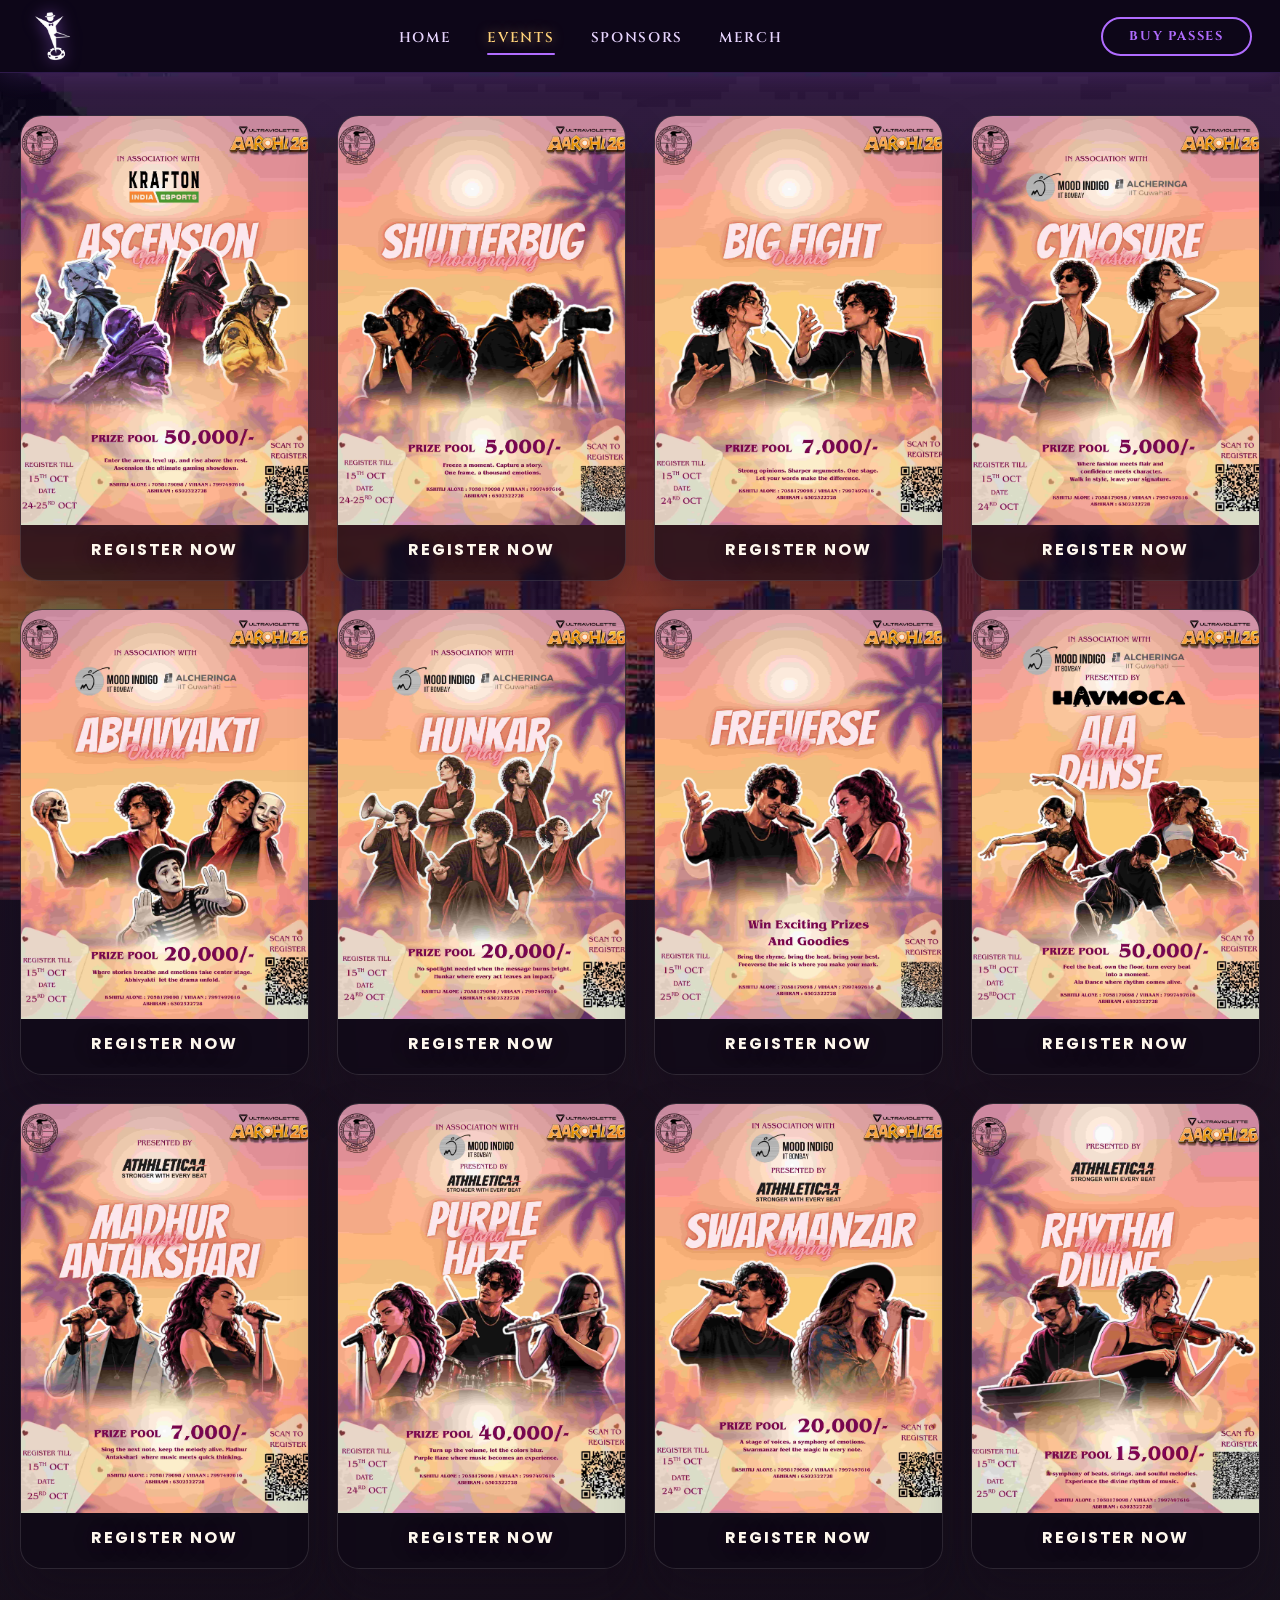
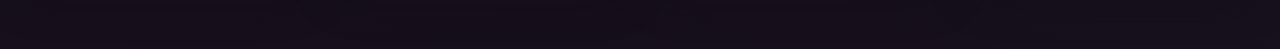
==== events.html @ c7892b2d "Sponsors page: clean logo-grid, Rock Salt names, dark royal blue theme" ====
﻿<!DOCTYPE html>
<html lang="en">
<head>
  <meta charset="UTF-8" />
  <meta name="viewport" content="width=device-width, initial-scale=1.0" />
  <title>Aarohi 26 â€” Events</title>
  <link rel="preconnect" href="https://fonts.googleapis.com">
  <link rel="preconnect" href="https://fonts.gstatic.com" crossorigin>
  <link href="https://fonts.googleapis.com/css2?family=Baloo+2:wght@500;600;700;800&family=Poppins:wght@400;500;600;700&family=Rock+Salt&family=EB+Garamond:ital,wght@0,400;0,500;1,400&family=Cinzel:wght@600;700&family=Lora:ital,wght@0,400;0,500;1,400&display=swap" rel="stylesheet">
  <link rel="stylesheet" href="css/style.css" />
</head>
<body class="events-body">
  <div class="events-page-shell">
    <header class="navbar">
      <nav class="nav-inner">
        <a href="index.html" class="nav-brand" aria-label="Aarohi Home">
          <img src="assets/logo-hogo/Aarohi Hobo BW Final.png" alt="Aarohi" class="nav-logo">
        </a>

        <ul class="nav-links">
          <li><a href="index.html">Home</a></li>
          <li><a href="events.html" class="active">Events</a></li>
          <li><a href="sponsors.html">Sponsors</a></li>
          <li><a href="merch.html">Merch</a></li>
        </ul>

        <a href="passes.html" class="nav-buy-passes">BUY PASSES</a>

        <button class="nav-toggle" id="navToggle" aria-label="Toggle menu">
          <span></span><span></span><span></span>
        </button>
      </nav>
    </header>

    <main class="events-main">
      <div class="events-grid">
        <article class="event-card">
          <img class="event-poster" src="assets/events/7.jpg" alt="ASCENSION poster" />
          <div class="event-card-content">
            <a class="register-btn" href="https://docs.google.com/forms/d/e/1FAIpQLSfigAhO3hY3EoqPmoBazTizmbGge86TUWhVLNJw9MIgmJcOng/viewform?pli=1" target="_blank" rel="noreferrer">Register Now</a>
          </div>
        </article>

        <article class="event-card">
          <img class="event-poster" src="assets/events/12.jpg" alt="SHUTTERBAG poster" />
          <div class="event-card-content">
            <a class="register-btn" href="https://docs.google.com/forms/d/e/1FAIpQLSc_92gW0yvgva8YnN7jwgiK5mdYHk7F38MEE65dNGeFYqugMQ/viewform" target="_blank" rel="noreferrer">Register Now</a>
          </div>
        </article>

        <article class="event-card">
          <img class="event-poster" src="assets/events/11.jpg" alt="BIG FIGHT poster" />
          <div class="event-card-content">
            <a class="register-btn" href="https://docs.google.com/forms/d/e/1FAIpQLSdChXWtwE8AHNhGxDvanGKtoERbqpgmjn0-omaAtrR9WdCQ-w/viewform" target="_blank" rel="noreferrer">Register Now</a>
          </div>
        </article>

        <article class="event-card">
          <img class="event-poster" src="assets/events/10.jpg" alt="CYNOSURE poster" />
          <div class="event-card-content">
            <a class="register-btn" href="https://docs.google.com/forms/d/e/1FAIpQLSfkh59AmRbj2oeOYEQ8o8V-Dm_bsj7jfuyq3mF4O_wcqqPdJg/viewform" target="_blank" rel="noreferrer">Register Now</a>
          </div>
        </article>

        <article class="event-card">
          <img class="event-poster" src="assets/events/9.jpg" alt="ABHIVYAKTI poster" />
          <div class="event-card-content">
            <a class="register-btn" href="https://docs.google.com/forms/d/e/1FAIpQLScCXFOE5jLBchbJ1e69Q045XCEFoeCP7IY_Fj63c0oAlm4t3g/viewform?usp=send_form" target="_blank" rel="noreferrer">Register Now</a>
          </div>
        </article>

        <article class="event-card">
          <img class="event-poster" src="assets/events/8.jpg" alt="HUNKAR poster" />
          <div class="event-card-content">
            <a class="register-btn" href="https://docs.google.com/forms/d/e/1FAIpQLScW1fg5-ibNPBVvveMpp2qTSSlr-miu4h8__obScxDiYoDA0w/viewform" target="_blank" rel="noreferrer">Register Now</a>
          </div>
        </article>

        <article class="event-card">
          <img class="event-poster" src="assets/events/6.jpg" alt="FREE VERSE poster" />
          <div class="event-card-content">
            <a class="register-btn" href="https://docs.google.com/forms/d/e/1FAIpQLScchexKt4ucT6tWX09el4WPsw2TqIoyb497BVN60SiRd66_mQ/viewform" target="_blank" rel="noreferrer">Register Now</a>
          </div>
        </article>

        <article class="event-card">
          <img class="event-poster" src="assets/events/5.jpg" alt="ALA DANSE poster" />
          <div class="event-card-content">
            <a class="register-btn" href="https://docs.google.com/forms/d/e/1FAIpQLSeh4r-cIjvkGoRHZWdkOyJe9Gatq80WacqT4DO1tJDNGiX1ww/viewform" target="_blank" rel="noreferrer">Register Now</a>
          </div>
        </article>

        <article class="event-card">
          <img class="event-poster" src="assets/events/4.jpg" alt="MADHUR ANTAKSHARI poster" />
          <div class="event-card-content">
            <a class="register-btn" href="https://docs.google.com/forms/d/e/1FAIpQLSfnEXf9IjDD-QVrIlksF6Yx5PPprcujY6gymqdiSXoWD14pnQ/viewform" target="_blank" rel="noreferrer">Register Now</a>
          </div>
        </article>

        <article class="event-card">
          <img class="event-poster" src="assets/events/3.jpg" alt="PURPLE HAZE poster" />
          <div class="event-card-content">
            <a class="register-btn" href="https://docs.google.com/forms/d/e/1FAIpQLSeTsg3WHUNv5-6GnHNfyvdHWM_BmzxDR-IxMsZN1KZ4nultig/viewform" target="_blank" rel="noreferrer">Register Now</a>
          </div>
        </article>

        <article class="event-card">
          <img class="event-poster" src="assets/events/2.jpg" alt="SWARMANZAR poster" />
          <div class="event-card-content">
            <a class="register-btn" href="https://docs.google.com/forms/d/e/1FAIpQLScueMPYbj0BHbyG5PVwN4g4c8I3ivMvKfVw0lmxw_4nOSI4xw/viewform" target="_blank" rel="noreferrer">Register Now</a>
          </div>
        </article>

        <article class="event-card">
          <img class="event-poster" src="assets/events/1.jpg" alt="RHYTHM DIVINE poster" />
          <div class="event-card-content">
            <a class="register-btn" href="https://docs.google.com/forms/d/e/1FAIpQLSe537v5wJlRaLDmcHvAnYgqaWmK0r3ROgivl3Wyck5Lsdln5g/viewform" target="_blank" rel="noreferrer">Register Now</a>
          </div>
        </article>
      </div>
    </main>
  </div>

  <script src="js/script.js"></script>
</body>
</html>
---- css/style.css ----
/* =========================================================
   AAROHI 26 — Stylesheet
   Palette: Vice-City sunset + deep nightlife darks
   Sky lavender #C9D2F2, dusk purple #8672B8, twilight pink #F0879C,
   sunset orange #F5A55C, glow gold #FFD27A, ink #241B3A
   ========================================================= */

@import url('https://fonts.googleapis.com/css2?family=Rock+Salt&family=EB+Garamond:ital,wght@0,400;0,500;1,400&family=Cinzel:wght@600;700&family=Lora:ital,wght@0,400;0,500;1,400&display=swap');

:root {
  --lavender: #cdd6f4;
  --periwinkle: #a9b6ea;
  --purple: #7d68ad;
  --purple-deep: #5b4a86;
  --pink: #ef8b9e;
  --orange: #f3a35c;
  --gold: #ffd27a;
  --ink: #2a2043;
  --cream: #fff8ee;

  /* Nightlife navbar palette */
  --nav-bg: #0d0618;            /* near-black deep violet */
  --nav-border: #2e1a4a;        /* subtle purple border */
  --nav-glow: #b06cff;          /* electric violet glow */
  --nav-text: #e8d5ff;          /* soft lavender white */
  --nav-hover: #ffd27a;         /* gold accent on hover */
  --nav-active-bar: #b06cff;

  /* Typography — The Revolution Layout + The Royal Layout */
  --font-display: 'Rock Salt', cursive;        /* hero title */
  --font-body: 'EB Garamond', serif;           /* standard body text */
  --font-heading: 'Cinzel', serif;             /* H1 / H2 headers */
  --font-prose: 'Lora', serif;                 /* body prose */
}

* { margin: 0; padding: 0; box-sizing: border-box; }

html { scroll-behavior: smooth; }

body {
  font-family: var(--font-prose);
  color: var(--ink);
  background: var(--cream);
  overflow-x: hidden;
}

a { text-decoration: none; color: inherit; }
ul { list-style: none; }

h1, h2 { font-family: var(--font-heading); }

/* =========================================================
   NAVBAR — Nightlife theme
   ========================================================= */

.navbar {
  position: sticky;
  top: 0;
  z-index: 100;
  background: var(--nav-bg);
  border-bottom: 1px solid var(--nav-border);
  box-shadow: 0 2px 24px rgba(176, 108, 255, 0.18);
}

.nav-inner {
  max-width: 1280px;
  margin: 0 auto;
  display: flex;
  align-items: center;
  justify-content: space-between;
  padding: 10px 28px;
  gap: 24px;
}

/* === Brand logo (leftmost) === */
.nav-brand {
  flex-shrink: 0;
  display: flex;
  align-items: center;
}

.nav-logo {
  height: 52px;
  width: auto;
  object-fit: contain;
  /* BW logo on dark bg — invert makes it white/light */
  filter: invert(1) brightness(1.15) drop-shadow(0 0 8px rgba(176,108,255,0.6));
  transition: filter 0.25s ease, transform 0.25s ease;
}

.nav-logo:hover {
  filter: invert(1) brightness(1.3) drop-shadow(0 0 14px rgba(255, 210, 122, 0.85));
  transform: scale(1.05);
}

/* === Centre nav links === */
.nav-links {
  display: flex;
  gap: 36px;
  flex: 1;
  justify-content: center;
}

.nav-links a {
  font-family: 'Cinzel', serif;
  font-weight: 600;
  font-size: 0.88rem;
  color: var(--nav-text);
  letter-spacing: 0.12em;
  text-transform: uppercase;
  transition: color 0.2s ease, text-shadow 0.2s ease;
  position: relative;
  padding-bottom: 4px;
}

.nav-links a::after {
  content: '';
  position: absolute;
  left: 50%;
  right: 50%;
  bottom: -4px;
  height: 2px;
  border-radius: 2px;
  background: var(--nav-glow);
  transition: left 0.25s ease, right 0.25s ease;
}

.nav-links a:hover,
.nav-links a.active {
  color: var(--nav-hover);
  text-shadow: 0 0 12px rgba(255, 210, 122, 0.55);
}

.nav-links a:hover::after,
.nav-links a.active::after {
  left: 0;
  right: 0;
}

/* === BUY PASSES pill (rightmost) === */
.nav-buy-passes {
  flex-shrink: 0;
  display: inline-block;
  padding: 9px 26px;
  border-radius: 999px;
  border: 2px solid var(--nav-glow);
  background: transparent;
  font-family: 'Cinzel', serif;
  font-weight: 700;
  font-size: 0.8rem;
  letter-spacing: 0.14em;
  color: var(--nav-glow);
  text-transform: uppercase;
  transition: background 0.25s ease, color 0.25s ease,
              box-shadow 0.25s ease, transform 0.2s ease;
  white-space: nowrap;
}

.nav-buy-passes:hover {
  background: var(--nav-glow);
  color: var(--nav-bg);
  box-shadow: 0 0 20px rgba(176, 108, 255, 0.65);
  transform: translateY(-1px);
}

/* === Hamburger toggle === */
.nav-toggle {
  display: none;
  flex-direction: column;
  gap: 5px;
  background: none;
  border: none;
  cursor: pointer;
  padding: 6px;
}

.nav-toggle span {
  width: 26px;
  height: 3px;
  background: var(--nav-text);
  border-radius: 2px;
}

/* =========================================================
   HERO
   ========================================================= */

.hero {
  position: relative;
  min-height: 92vh;
  display: flex;
  align-items: center;
  justify-content: center;
  text-align: center;
  overflow: hidden;
  padding: 60px 24px 90px;
  background: linear-gradient(
    180deg,
    var(--lavender) 0%,
    var(--periwinkle) 18%,
    var(--purple) 42%,
    var(--pink) 66%,
    var(--orange) 86%,
    var(--gold) 100%
  );
}

.hero-content {
  position: relative;
  z-index: 5;
  display: flex;
  flex-direction: column;
  align-items: center;
  max-width: 720px;
}

.logo {
  width: min(680px, 92vw);
  filter: drop-shadow(0 18px 30px rgba(42, 32, 67, 0.35));
}

.cta-btn {
  margin-top: 34px;
  padding: 14px 38px;
  border: 2px solid var(--cream);
  border-radius: 999px;
  font-family: var(--font-heading);
  font-weight: 700;
  font-size: 1.05rem;
  color: var(--cream);
  letter-spacing: 0.03em;
  background: rgba(255, 255, 255, 0.08);
  backdrop-filter: blur(2px);
  transition: transform 0.2s ease, background 0.2s ease, color 0.2s ease;
}

.cta-btn:hover {
  background: var(--cream);
  color: var(--purple-deep);
  transform: translateY(-2px);
}

.tagline {
  margin-top: 28px;
  font-family: var(--font-heading);
  font-weight: 600;
  font-size: clamp(1.05rem, 2vw, 1.4rem);
  color: var(--purple-deep);
  text-shadow: 0 1px 0 rgba(255, 255, 255, 0.35);
}

.dates {
  margin-top: 14px;
  font-family: var(--font-prose);
  font-weight: 500;
  font-size: clamp(0.95rem, 1.6vw, 1.1rem);
  color: var(--ink);
}

.dates a {
  font-weight: 700;
  color: var(--purple-deep);
  border-bottom: 2px solid var(--purple-deep);
}

.dot {
  margin: 0 10px;
  opacity: 0.6;
}

/* =========================================================
   HERO DECORATION — skyline, palms, floating icons
   ========================================================= */

.skyline {
  position: absolute;
  bottom: 0;
  width: 30%;
  min-width: 260px;
  height: 34%;
  background-repeat: repeat-x;
  background-position: bottom;
  opacity: 0.22;
  z-index: 1;
  background-image:
    linear-gradient(var(--cream), var(--cream));
  clip-path: polygon(
    0% 100%, 0% 70%, 4% 70%, 4% 55%, 9% 55%, 9% 40%, 14% 40%, 14% 60%,
    19% 60%, 19% 30%, 24% 30%, 24% 50%, 29% 50%, 29% 20%, 34% 20%, 34% 45%,
    39% 45%, 39% 65%, 44% 65%, 44% 35%, 49% 35%, 49% 55%, 54% 55%, 54% 25%,
    59% 25%, 59% 48%, 64% 48%, 64% 60%, 69% 60%, 69% 40%, 74% 40%, 74% 58%,
    79% 58%, 79% 30%, 84% 30%, 84% 52%, 89% 52%, 89% 65%, 94% 65%, 94% 45%,
    100% 45%, 100% 100%
  );
}

.skyline-left { left: 0; }
.skyline-right { right: 0; transform: scaleX(-1); }

.palm {
  position: absolute;
  bottom: 0;
  width: 220px;
  height: 70%;
  z-index: 2;
  opacity: 0.28;
  background: var(--ink);
  -webkit-mask: radial-gradient(circle at 30% 12%, rgba(0,0,0,0.9) 0 14%, transparent 15%) no-repeat,
               linear-gradient(rgba(0,0,0,0.9), rgba(0,0,0,0.9)) no-repeat;
  -webkit-mask-size: 100% 100%, 6px 100%;
  -webkit-mask-position: 0 0, 30% 10%;
  mask: radial-gradient(circle at 30% 12%, rgba(0,0,0,0.9) 0 14%, transparent 15%) no-repeat,
       linear-gradient(rgba(0,0,0,0.9), rgba(0,0,0,0.9)) no-repeat;
  mask-size: 100% 100%, 6px 100%;
  mask-position: 0 0, 30% 10%;
}

.palm-left {
  left: -20px;
  clip-path: polygon(
    46% 100%, 52% 30%,
    52% 30%, 20% 8%, 10% 14%, 30% 22%, 44% 26%,
    44% 26%, 8% 20%, 0% 32%, 26% 30%, 42% 30%,
    42% 30%, 4% 40%, 2% 54%, 30% 38%, 44% 32%,
    50% 22%, 62% 4%, 74% 10%, 56% 20%, 50% 26%,
    50% 26%, 78% 12%, 92% 20%, 66% 24%, 52% 28%,
    52% 28%, 82% 30%, 96% 42%, 68% 34%, 54% 30%,
    56% 100%
  );
}

.palm-right {
  right: -20px;
  clip-path: polygon(
    46% 100%, 52% 30%,
    52% 30%, 20% 8%, 10% 14%, 30% 22%, 44% 26%,
    44% 26%, 8% 20%, 0% 32%, 26% 30%, 42% 30%,
    42% 30%, 4% 40%, 2% 54%, 30% 38%, 44% 32%,
    50% 22%, 62% 4%, 74% 10%, 56% 20%, 50% 26%,
    50% 26%, 78% 12%, 92% 20%, 66% 24%, 52% 28%,
    52% 28%, 82% 30%, 96% 42%, 68% 34%, 54% 30%,
    56% 100%
  );
  transform: scaleX(-1);
}

.icon {
  position: absolute;
  z-index: 3;
  color: var(--cream);
  opacity: 0.55;
  font-size: 2rem;
  line-height: 1;
  user-select: none;
}

.icon-heart   { top: 20%; left: 26%; font-size: 1.8rem; color: var(--pink); }
.icon-spade-1 { top: 16%; left: 32%; font-size: 1.5rem; }
.icon-spade-2 { top: 24%; right: 24%; font-size: 1.6rem; }
.icon-diamond { top: 30%; left: 20%; font-size: 1.5rem; color: var(--pink); }
.icon-note-1  { top: 15%; left: 12%; font-size: 2.1rem; }
.icon-note-2  { top: 40%; left: 8%;  font-size: 1.6rem; }
.icon-note-3  { top: 18%; right: 10%; font-size: 2.3rem; }
.icon-dice    { bottom: 16%; right: 18%; font-size: 2.4rem; }

.icon-chip-1,
.icon-chip-2 {
  width: 34px;
  height: 34px;
  border-radius: 50%;
  border: 3px dashed var(--gold);
  opacity: 0.5;
}
.icon-chip-1 { top: 22%; right: 30%; }
.icon-chip-2 { bottom: 20%; left: 22%; width: 26px; height: 26px; }

/* =========================================================
   ABOUT STRIP
   ========================================================= */

.about-strip {
  padding: 80px 24px;
  background: var(--cream);
}

.about-inner {
  max-width: 720px;
  margin: 0 auto;
  text-align: center;
}

.about-inner h2 {
  font-family: var(--font-heading);
  font-weight: 700;
  font-size: clamp(1.5rem, 3vw, 2.1rem);
  color: var(--purple-deep);
  margin-bottom: 18px;
}

.about-inner p {
  font-family: var(--font-prose);
  font-size: 1.05rem;
  line-height: 1.75;
  color: rgba(42, 32, 67, 0.8);
}

/* =========================================================
   FOOTER
   ========================================================= */

.footer {
  background: var(--ink);
  color: var(--cream);
  padding: 28px 24px;
}

.footer-inner {
  max-width: 1200px;
  margin: 0 auto;
  display: flex;
  flex-wrap: wrap;
  gap: 16px;
  align-items: center;
  justify-content: space-between;
  font-family: var(--font-prose);
  font-size: 0.9rem;
}

.footer-links {
  display: flex;
  gap: 24px;
}

.footer-links a { opacity: 0.8; transition: opacity 0.2s ease; }
.footer-links a:hover { opacity: 1; }

/* =========================================================
   RESPONSIVE
   ========================================================= */

@media (max-width: 860px) {
  .nav-links {
    position: absolute;
    top: 100%;
    left: 0;
    right: 0;
    flex-direction: column;
    background: var(--nav-bg);
    border-bottom: 1px solid var(--nav-border);
    padding: 18px 28px;
    gap: 18px;
    display: none;
  }
  .nav-links.open { display: flex; }
  .nav-toggle { display: flex; }
  .nav-inner { flex-wrap: wrap; }
  .nav-buy-passes { order: 3; font-size: 0.72rem; padding: 7px 18px; }
  .palm { width: 130px; opacity: 0.18; }
  .icon { font-size: 1.3rem; }
}

@media (prefers-reduced-motion: reduce) {
  * { scroll-behavior: auto !important; transition: none !important; }
}

/* =========================================================
   EVENTS PAGE — GTA-inspired city night aesthetic
   ========================================================= */

body.events-body {
  background:
    linear-gradient(180deg, rgba(35, 19, 46, 0.88), rgba(17, 13, 29, 0.94)),
    linear-gradient(135deg, #a35db3 0%, #593d78 28%, #f2a88a 52%, #e89a74 75%, #f7d9a7 100%);
  color: var(--cream);
}

.events-page-shell {
  min-height: 100vh;
  background:
    linear-gradient(180deg, rgba(17, 10, 23, 0.42), rgba(17, 10, 23, 0.6)),
    url('../assets/citynew.jpg') center/cover no-repeat fixed;
}

.events-hero {
  position: relative;
  min-height: 300px;
  display: flex;
  align-items: center;
  justify-content: center;
  text-align: center;
  padding: 72px 24px 24px;
  border-bottom: 1px solid rgba(255,255,255,0.24);
  background:
    linear-gradient(180deg, rgba(86, 38, 104, 0.24), rgba(21, 13, 31, 0.48)),
    radial-gradient(circle at 50% 28%, rgba(255, 214, 123, 0.54), rgba(255, 214, 123, 0) 30%);
}

.events-hero-inner {
  position: relative;
  z-index: 1;
}

.events-hero .eyebrow {
  font-family: 'Cinzel', serif;
  letter-spacing: 0.28em;
  text-transform: uppercase;
  color: #f7d9a7;
  font-size: 0.78rem;
  margin-bottom: 12px;
}

.events-hero h1 {
  font-family: 'Rock Salt', cursive;
  font-size: clamp(2.2rem, 5vw, 5rem);
  color: #fdf0e8;
  text-shadow: 0 7px 30px rgba(31, 18, 45, 0.8);
  margin: 0;
}

.events-hero .hero-subtitle {
  margin-top: 12px;
  font-size: 1.05rem;
  letter-spacing: 0.12em;
  text-transform: uppercase;
  color: rgba(255,255,255,0.8);
}

.events-main {
  max-width: 1280px;
  margin: 0 auto;
  padding: 42px 20px 80px;
}

.events-grid {
  display: grid;
  grid-template-columns: repeat(auto-fit, minmax(260px, 1fr));
  gap: 28px;
}

.event-card {
  background: rgba(14, 9, 22, 0.66);
  border: 1px solid rgba(255,255,255,0.12);
  border-radius: 22px;
  overflow: hidden;
  box-shadow: 0 25px 45px rgba(17, 10, 23, 0.35);
  transition: transform 0.25s ease, box-shadow 0.25s ease, border-color 0.25s ease;
  backdrop-filter: blur(4px);
}

.event-card:hover {
  transform: translateY(-6px);
  border-color: rgba(255, 210, 122, 0.6);
  box-shadow: 0 25px 55px rgba(255, 154, 79, 0.18);
}

.event-poster {
  display: block;
  width: 100%;
  aspect-ratio: 4 / 5.7;
  object-fit: cover;
  background: #1d1028;
}

.event-card-content {
  padding: 12px 16px 18px;
  text-align: center;
}

.event-card h2 {
  margin: 0 0 16px;
  font-size: 1.25rem;
  letter-spacing: 0.12em;
  text-transform: uppercase;
  color: #f6d7b3;
  font-family: 'Cinzel', serif;
}

.event-card .register-btn {
  display: inline-block;
  min-width: 0;
  padding: 0;
  border: none;
  border-radius: 0;
  background: transparent;
  color: #fff8ee;
  font-family: 'Poppins', sans-serif;
  font-weight: 700;
  letter-spacing: 0.12em;
  text-transform: uppercase;
  text-shadow: 0 2px 16px rgba(22, 10, 30, 0.8);
  box-shadow: none;
  transition: transform 0.2s ease, opacity 0.2s ease;
}

.event-card .register-btn:hover {
  transform: translateY(-1px);
  opacity: 0.88;
  box-shadow: none;
}

@media (max-width: 640px) {
  .events-hero {
    min-height: 220px;
    padding-top: 56px;
  }

  .events-hero .hero-subtitle {
    letter-spacing: 0.08em;
    font-size: 0.82rem;
  }

  .event-card h2 {
    font-size: 1.05rem;
    letter-spacing: 0.08em;
  }
}


/* =========================================================
   MERCH PAGE
   Palette inherits site vars + deep nightlife darks
   ========================================================= */

/* ── Page shell ── */
body.merch-body {
  background: #0a0612;
  color: var(--cream);
}

.merch-page-shell {
  min-height: 100vh;
  background:
    linear-gradient(180deg, rgba(10, 6, 18, 0.55), rgba(10, 6, 18, 0.72)),
    url('../assets/merchbg.jpg') center / cover no-repeat fixed;
}

/* =========================================================
   MERCH HERO
   ========================================================= */

.merch-hero {
  position: relative;
  overflow: hidden;
  padding: 48px 48px 44px;
  background:
    radial-gradient(ellipse 80% 200% at 0% 50%, rgba(176, 108, 255, 0.14) 0%, transparent 60%),
    radial-gradient(ellipse 60% 200% at 100% 50%, rgba(243, 163, 92, 0.1) 0%, transparent 55%),
    linear-gradient(180deg, rgba(26, 16, 44, 0.7), rgba(10, 6, 18, 0.92));
}

/* Floating icons — keep but tighter */
.merch-icon {
  position: absolute;
  font-size: 2rem;
  opacity: 0.2;
  user-select: none;
  pointer-events: none;
  animation: merch-float 7s ease-in-out infinite;
}

.mi-heart   { top: 30%; left: 4%;   color: var(--pink);  font-size: 1.4rem; animation-delay: 0s;   }
.mi-spade   { top: 20%; right: 6%;  color: var(--cream); font-size: 1.6rem; animation-delay: 1.2s; }
.mi-diamond { bottom: 20%; left: 30%; color: var(--gold);  font-size: 1.3rem; animation-delay: 2.4s; }
.mi-note1   { top: 15%; left: 42%;  color: var(--cream); font-size: 1.8rem; animation-delay: 0.8s; }
.mi-note2   { bottom: 18%; right: 14%; color: var(--cream); font-size: 1.5rem; animation-delay: 1.8s; }
.mi-chip1 {
  top: 18%; right: 22%;
  width: 28px; height: 28px;
  border-radius: 50%;
  border: 2px dashed var(--gold);
  opacity: 0.28;
  animation-delay: 0.4s;
}
.mi-chip2 {
  bottom: 16%; left: 18%;
  width: 20px; height: 20px;
  border-radius: 50%;
  border: 2px dashed var(--pink);
  opacity: 0.25;
  animation-delay: 2s;
}

@keyframes merch-float {
  0%, 100% { transform: translateY(0px);   }
  50%       { transform: translateY(-10px); }
}

/* Horizontal two-column layout */
.merch-hero-inner {
  position: relative;
  z-index: 5;
  max-width: 1200px;
  margin: 0 auto;
  display: flex;
  align-items: center;
  justify-content: space-between;
  gap: 32px;
}

.merch-hero-left {
  flex: 1;
}

.merch-hero-right {
  flex-shrink: 0;
  max-width: 340px;
  display: flex;
  flex-direction: column;
  align-items: flex-end;
  gap: 18px;
  text-align: right;
}

.merch-eyebrow {
  font-family: 'Cinzel', serif;
  font-size: 0.7rem;
  letter-spacing: 0.32em;
  text-transform: uppercase;
  color: var(--gold);
  margin-bottom: 10px;
}

.merch-title {
  font-family: 'Rock Salt', cursive;
  font-size: clamp(2.2rem, 5vw, 4rem);
  line-height: 1.1;
  color: var(--cream);
  text-shadow:
    0 0 40px rgba(176, 108, 255, 0.5),
    0 4px 24px rgba(10, 6, 18, 0.8);
  margin: 0;
}

.merch-subtitle {
  display: none; /* folded into eyebrow */
}

.merch-tagline {
  font-family: 'Lora', serif;
  font-size: clamp(0.85rem, 1.4vw, 0.98rem);
  line-height: 1.7;
  color: rgba(255, 248, 238, 0.62);
  margin: 0;
}

.merch-hero-cta {
  display: inline-block;
  padding: 11px 28px;
  border-radius: 999px;
  border: 1.5px solid var(--nav-glow);
  background: rgba(176, 108, 255, 0.1);
  font-family: 'Cinzel', serif;
  font-weight: 700;
  font-size: 0.78rem;
  letter-spacing: 0.14em;
  text-transform: uppercase;
  color: var(--nav-glow);
  backdrop-filter: blur(4px);
  transition: background 0.25s ease, color 0.25s ease, box-shadow 0.25s ease, transform 0.2s ease;
  white-space: nowrap;
}

.merch-hero-cta:hover {
  background: var(--nav-glow);
  color: var(--nav-bg);
  box-shadow: 0 0 24px rgba(176, 108, 255, 0.65);
  transform: translateY(-2px);
}

/* =========================================================
   MARQUEE DIVIDER
   ========================================================= */

.merch-marquee-wrap {
  overflow: hidden;
  background: linear-gradient(90deg, var(--purple-deep), #3a2266, var(--purple-deep));
  border-top: 1px solid rgba(176, 108, 255, 0.25);
  border-bottom: 1px solid rgba(176, 108, 255, 0.25);
  padding: 14px 0;
  white-space: nowrap;
}

.merch-marquee-track {
  display: inline-flex;
  gap: 20px;
  animation: marquee-scroll 28s linear infinite;
  font-family: 'Cinzel', serif;
  font-size: 0.78rem;
  letter-spacing: 0.22em;
  text-transform: uppercase;
  color: var(--gold);
}

.mq-dot {
  color: var(--pink);
  opacity: 0.8;
}

@keyframes marquee-scroll {
  0%   { transform: translateX(0); }
  100% { transform: translateX(-50%); }
}

/* =========================================================
   MAIN MERCH SECTION
   ========================================================= */

.merch-main {
  max-width: 1200px;
  margin: 0 auto;
  padding: 72px 24px 100px;
}

.merch-section-header {
  text-align: center;
  margin-bottom: 56px;
}

.merch-section-header h2 {
  font-family: 'Rock Salt', cursive;
  font-size: clamp(1.8rem, 4vw, 3rem);
  color: var(--cream);
  text-shadow: 0 0 30px rgba(176, 108, 255, 0.45);
  margin-bottom: 8px;
}

.merch-section-subhead {
  font-family: 'Lora', serif;
  font-style: italic;
  font-size: clamp(1rem, 1.8vw, 1.3rem);
  color: var(--gold);
  letter-spacing: 0.08em;
  opacity: 0.85;
}

/* ── Product Grid ── */
.merch-grid {
  display: grid;
  grid-template-columns: repeat(auto-fit, minmax(320px, 1fr));
  gap: 36px;
  margin-bottom: 64px;
}

/* Single-product layout — centered, max-width constrained */
.merch-grid--single {
  grid-template-columns: 1fr;
  max-width: 860px;
  margin-left: auto;
  margin-right: auto;
}

/* ── Product Card ── */
.merch-card {
  position: relative;
  background: rgba(14, 9, 24, 0.72);
  border: 1px solid rgba(176, 108, 255, 0.2);
  border-radius: 24px;
  overflow: hidden;
  backdrop-filter: blur(10px);
  box-shadow:
    0 20px 60px rgba(10, 6, 18, 0.6),
    inset 0 1px 0 rgba(255, 255, 255, 0.06);
  transition: transform 0.3s ease, border-color 0.3s ease, box-shadow 0.3s ease;
}

.merch-card:hover {
  transform: translateY(-6px);
  border-color: rgba(176, 108, 255, 0.55);
  box-shadow:
    0 30px 70px rgba(10, 6, 18, 0.7),
    0 0 40px rgba(176, 108, 255, 0.15),
    inset 0 1px 0 rgba(255, 255, 255, 0.08);
}

/* Badge */
.merch-badge {
  position: absolute;
  top: 18px;
  left: 18px;
  z-index: 10;
  padding: 5px 14px;
  border-radius: 999px;
  background: var(--pink);
  font-family: 'Cinzel', serif;
  font-size: 0.65rem;
  font-weight: 700;
  letter-spacing: 0.16em;
  text-transform: uppercase;
  color: #fff;
  box-shadow: 0 4px 16px rgba(239, 139, 158, 0.5);
}

/* Front + Back side-by-side image duo */
.merch-img-duo {
  display: grid;
  grid-template-columns: 1fr 1fr;
  gap: 3px;
  background: #0a0614;
}

.merch-img-panel {
  position: relative;
  aspect-ratio: 3 / 3.6;
  overflow: hidden;
  background: #0f0a1a;
}

/* Front panel — warm sunset amber, echoes the Viva Vegas graphic orange */
.merch-img-panel--front {
  background: linear-gradient(160deg, #1f0e00 0%, #3d1f00 40%, #5c2d00 70%, #3a1800 100%);
}

/* Back panel — deep site-palette purple, complements the Aarohi wordmark */
.merch-img-panel--back {
  background: linear-gradient(160deg, #0d0618 0%, #1e0e38 45%, #2d1660 75%, #1a0b2e 100%);
}

.merch-img-panel img {
  width: 100%;
  height: 100%;
  object-fit: contain;
  object-position: center;
  display: block;
  padding: 16px 8px;
  transition: transform 0.45s ease;
}

.merch-img-panel:hover img {
  transform: scale(1.05);
}

/* Front / Back label */
.merch-img-label {
  position: absolute;
  bottom: 10px;
  left: 50%;
  transform: translateX(-50%);
  padding: 3px 12px;
  border-radius: 999px;
  background: rgba(10, 6, 18, 0.72);
  border: 1px solid rgba(255, 255, 255, 0.14);
  font-family: 'Cinzel', serif;
  font-size: 0.6rem;
  letter-spacing: 0.18em;
  text-transform: uppercase;
  color: rgba(255, 248, 238, 0.65);
  backdrop-filter: blur(4px);
  pointer-events: none;
}

.merch-product-img {
  width: 100%;
  height: 100%;
  object-fit: cover;
  object-position: center top;
  display: block;
}

/* Card body */
.merch-card-body {
  padding: 22px 24px 26px;
  display: flex;
  flex-direction: column;
  gap: 16px;
}

.merch-card-top {
  display: flex;
  align-items: center;
  justify-content: space-between;
  gap: 10px;
}

.merch-product-name {
  font-family: 'Cinzel', serif;
  font-size: 1.2rem;
  font-weight: 700;
  color: var(--cream);
  letter-spacing: 0.06em;
}

.merch-tag {
  flex-shrink: 0;
  padding: 4px 12px;
  border-radius: 999px;
  border: 1px solid rgba(176, 108, 255, 0.45);
  font-family: 'Poppins', sans-serif;
  font-size: 0.65rem;
  font-weight: 600;
  letter-spacing: 0.12em;
  text-transform: uppercase;
  color: var(--nav-glow);
}

.merch-tag--gold {
  border-color: rgba(255, 210, 122, 0.45);
  color: var(--gold);
}

.merch-product-desc {
  font-family: 'Lora', serif;
  font-size: 0.92rem;
  line-height: 1.65;
  color: rgba(255, 248, 238, 0.62);
}

/* Size picker */
.merch-size-group {
  display: flex;
  flex-direction: column;
  gap: 10px;
}

.merch-size-label {
  font-family: 'Cinzel', serif;
  font-size: 0.7rem;
  letter-spacing: 0.2em;
  text-transform: uppercase;
  color: rgba(255, 248, 238, 0.45);
}

.merch-sizes {
  display: flex;
  gap: 8px;
  flex-wrap: wrap;
}

.size-btn {
  width: 40px;
  height: 40px;
  border-radius: 10px;
  border: 1px solid rgba(255, 255, 255, 0.15);
  background: rgba(255, 255, 255, 0.05);
  color: rgba(255, 248, 238, 0.65);
  font-family: 'Poppins', sans-serif;
  font-size: 0.78rem;
  font-weight: 600;
  letter-spacing: 0.04em;
  cursor: pointer;
  transition: border-color 0.2s ease, background 0.2s ease, color 0.2s ease, transform 0.15s ease;
}

.size-btn:hover {
  border-color: rgba(176, 108, 255, 0.6);
  background: rgba(176, 108, 255, 0.12);
  color: var(--cream);
  transform: translateY(-1px);
}

.size-btn--active {
  border-color: var(--nav-glow);
  background: rgba(176, 108, 255, 0.2);
  color: var(--cream);
  box-shadow: 0 0 12px rgba(176, 108, 255, 0.35);
}

/* Detail pills */
.merch-details-pills {
  display: flex;
  flex-wrap: wrap;
  gap: 8px;
  list-style: none;
}

.merch-details-pills li {
  padding: 4px 11px;
  border-radius: 999px;
  background: rgba(255, 255, 255, 0.06);
  border: 1px solid rgba(255, 255, 255, 0.1);
  font-family: 'Poppins', sans-serif;
  font-size: 0.68rem;
  letter-spacing: 0.08em;
  color: rgba(255, 248, 238, 0.5);
  text-transform: uppercase;
}

/* Card footer: price + buy */
.merch-card-footer {
  display: flex;
  align-items: center;
  justify-content: space-between;
  gap: 12px;
  margin-top: 4px;
  padding-top: 18px;
  border-top: 1px solid rgba(255, 255, 255, 0.08);
}

.merch-price {
  display: flex;
  flex-direction: column;
  gap: 2px;
}

.merch-price-amount {
  font-family: 'Cinzel', serif;
  font-size: 1.6rem;
  font-weight: 700;
  color: var(--gold);
  line-height: 1;
  text-shadow: 0 0 18px rgba(255, 210, 122, 0.4);
}

.merch-price-note {
  font-family: 'Poppins', sans-serif;
  font-size: 0.65rem;
  letter-spacing: 0.1em;
  color: rgba(255, 248, 238, 0.38);
  text-transform: uppercase;
}

.merch-buy-btn {
  display: inline-flex;
  align-items: center;
  gap: 8px;
  padding: 12px 24px;
  border-radius: 999px;
  background: linear-gradient(135deg, #b06cff, #7d3fcf);
  color: #fff;
  font-family: 'Cinzel', serif;
  font-size: 0.78rem;
  font-weight: 700;
  letter-spacing: 0.1em;
  text-transform: uppercase;
  box-shadow: 0 6px 24px rgba(176, 108, 255, 0.4);
  transition: transform 0.2s ease, box-shadow 0.2s ease, opacity 0.2s ease;
  white-space: nowrap;
}

.merch-buy-btn:hover {
  transform: translateY(-2px);
  box-shadow: 0 10px 30px rgba(176, 108, 255, 0.6);
}

.merch-buy-btn--gold {
  background: linear-gradient(135deg, var(--gold), #e6a83a);
  color: var(--ink);
  box-shadow: 0 6px 24px rgba(255, 210, 122, 0.4);
}

.merch-buy-btn--gold:hover {
  box-shadow: 0 10px 30px rgba(255, 210, 122, 0.6);
}

/* =========================================================
   ORDER SECTION
   ========================================================= */

.merch-order-section {
  background:
    linear-gradient(135deg, rgba(26, 16, 44, 0.7), rgba(14, 9, 24, 0.8));
  border: 1px solid rgba(255, 255, 255, 0.07);
  border-radius: 28px;
  padding: 60px 48px;
  backdrop-filter: blur(8px);
}

.merch-order-inner {
  display: grid;
  grid-template-columns: 1fr 1fr;
  gap: 60px;
  align-items: start;
}

.merch-order-info h2 {
  font-family: 'Cinzel', serif;
  font-size: clamp(1.4rem, 2.5vw, 2rem);
  color: var(--cream);
  margin-bottom: 36px;
  letter-spacing: 0.06em;
}

.merch-order-steps {
  display: flex;
  flex-direction: column;
  gap: 28px;
  list-style: none;
}

.merch-order-steps li {
  display: flex;
  gap: 20px;
  align-items: flex-start;
}

.step-num {
  flex-shrink: 0;
  width: 44px;
  height: 44px;
  border-radius: 50%;
  border: 2px solid rgba(176, 108, 255, 0.5);
  background: rgba(176, 108, 255, 0.1);
  display: flex;
  align-items: center;
  justify-content: center;
  font-family: 'Cinzel', serif;
  font-size: 0.75rem;
  font-weight: 700;
  color: var(--nav-glow);
  letter-spacing: 0.05em;
}

.merch-order-steps li div strong {
  display: block;
  font-family: 'Cinzel', serif;
  font-size: 0.9rem;
  letter-spacing: 0.08em;
  color: var(--cream);
  margin-bottom: 5px;
}

.merch-order-steps li div p {
  font-family: 'Lora', serif;
  font-size: 0.88rem;
  line-height: 1.6;
  color: rgba(255, 248, 238, 0.56);
}

/* CTA box */
.merch-order-cta-box {
  position: relative;
  background: rgba(14, 9, 24, 0.5);
  border: 1px solid rgba(176, 108, 255, 0.25);
  border-radius: 20px;
  padding: 40px 36px;
  text-align: center;
  display: flex;
  flex-direction: column;
  align-items: center;
  gap: 16px;
}

.merch-order-badge-wrap {
  position: absolute;
  top: -18px;
  right: 28px;
}

.merch-order-badge {
  display: flex;
  flex-direction: column;
  align-items: center;
  justify-content: center;
  width: 60px;
  height: 60px;
  border-radius: 50%;
  background: linear-gradient(135deg, var(--pink), #c4405a);
  color: #fff;
  font-family: 'Cinzel', serif;
  font-size: 0.55rem;
  font-weight: 700;
  letter-spacing: 0.12em;
  text-transform: uppercase;
  line-height: 1.4;
  box-shadow: 0 6px 20px rgba(239, 139, 158, 0.55);
  animation: merch-pulse 2.5s ease-in-out infinite;
}

@keyframes merch-pulse {
  0%, 100% { transform: scale(1);    box-shadow: 0 6px 20px rgba(239, 139, 158, 0.55); }
  50%       { transform: scale(1.06); box-shadow: 0 8px 28px rgba(239, 139, 158, 0.75); }
}

.merch-order-cta-box h3 {
  font-family: 'Cinzel', serif;
  font-size: 1.4rem;
  color: var(--cream);
  letter-spacing: 0.06em;
  margin-top: 8px;
}

.merch-order-cta-box p {
  font-family: 'Lora', serif;
  font-size: 0.92rem;
  line-height: 1.65;
  color: rgba(255, 248, 238, 0.58);
}

.merch-order-form-btn {
  display: inline-flex;
  align-items: center;
  gap: 10px;
  padding: 16px 36px;
  border-radius: 999px;
  background: linear-gradient(135deg, #b06cff, #7d3fcf);
  color: #fff;
  font-family: 'Cinzel', serif;
  font-weight: 700;
  font-size: 0.88rem;
  letter-spacing: 0.1em;
  text-transform: uppercase;
  box-shadow: 0 8px 28px rgba(176, 108, 255, 0.5);
  transition: transform 0.2s ease, box-shadow 0.2s ease;
  margin-top: 6px;
}

.merch-order-form-btn:hover {
  transform: translateY(-2px);
  box-shadow: 0 12px 36px rgba(176, 108, 255, 0.7);
}

.merch-order-note {
  font-size: 0.78rem !important;
  color: rgba(255, 248, 238, 0.38) !important;
  font-family: 'Poppins', sans-serif !important;
}

/* =========================================================
   MERCH FOOTER OVERRIDE (dark bg)
   ========================================================= */

.merch-footer {
  background: rgba(6, 4, 12, 0.95);
  border-top: 1px solid rgba(176, 108, 255, 0.15);
}

/* =========================================================
   MERCH RESPONSIVE
   ========================================================= */

@media (max-width: 900px) {
  .merch-order-inner {
    grid-template-columns: 1fr;
    gap: 40px;
  }

  .merch-order-section {
    padding: 44px 28px;
  }
}

@media (max-width: 640px) {
  .merch-hero {
    padding: 32px 20px 28px;
  }

  .merch-hero-inner {
    flex-direction: column;
    align-items: flex-start;
    gap: 20px;
  }

  .merch-hero-right {
    align-items: flex-start;
    text-align: left;
    max-width: 100%;
  }

  .merch-grid {
    grid-template-columns: 1fr;
    gap: 28px;
  }

  /* Stack front/back images vertically on small screens */
  .merch-img-duo {
    grid-template-columns: 1fr;
  }

  .merch-card-footer {
    flex-direction: column;
    align-items: flex-start;
    gap: 14px;
  }

  .merch-buy-btn {
    width: 100%;
    justify-content: center;
  }

  .merch-order-cta-box {
    padding: 36px 20px;
  }

  .merch-order-form-btn {
    width: 100%;
    justify-content: center;
  }
}
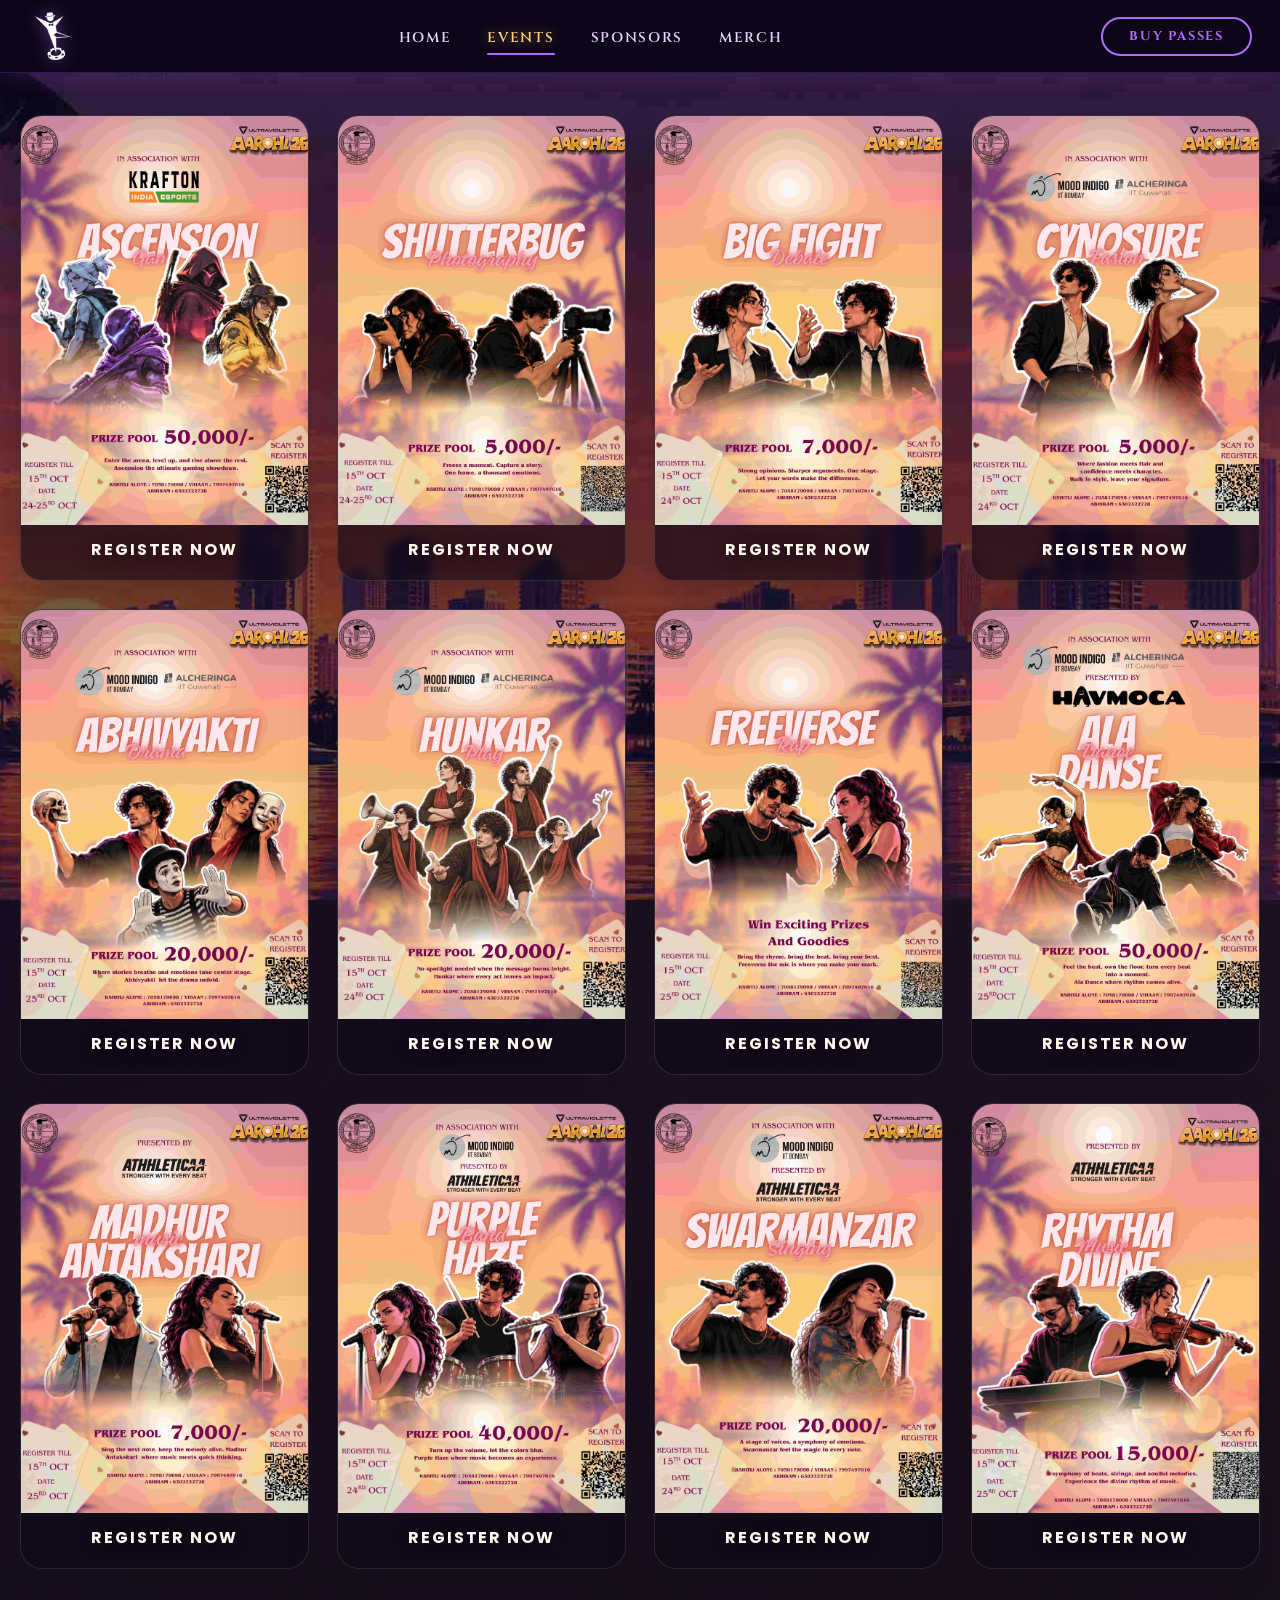
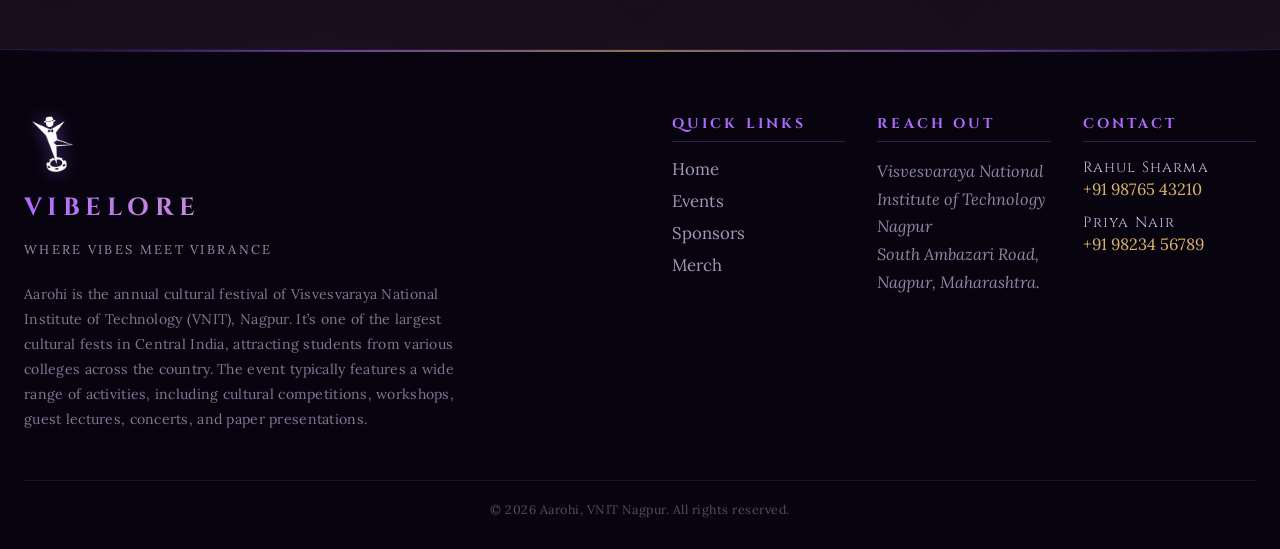
==== commit fff03624: "Add FAQ, artists cards, countdown, footer updates, merch hero" ====
--- a/events.html
+++ b/events.html
@@ -120,7 +120,71 @@
       </div>
     </main>
   </div>
+<!-- ===== FOOTER ===== -->
+  <footer class="footer" id="contact">
+    <div class="footer-inner">
+
+      <!-- LEFT: brand + about -->
+      <div class="footer-left">
+        <a href="index.html" aria-label="Aarohi Home">
+          <img src="assets/logo-hogo/Aarohi Hobo BW Final.png" alt="Aarohi" class="footer-brand-logo">
+        </a>
+        <p class="footer-brand-name">VIBELORE</p>
+        <p class="footer-brand-tagline">Where Vibes Meet Vibrance</p>
+        <p class="footer-about">
+          Aarohi is the annual cultural festival of Visvesvaraya National Institute of Technology (VNIT), Nagpur.
+          It&rsquo;s one of the largest cultural fests in Central India, attracting students from various colleges across the country.
+          The event typically features a wide range of activities, including cultural competitions, workshops, guest lectures, concerts, and paper presentations.
+        </p>
+      </div>
+
+      <!-- RIGHT: quick links, reach out, contact -->
+      <div class="footer-right">
+
+        <!-- Quick Links -->
+        <div class="footer-col">
+          <p class="footer-col-title">Quick Links</p>
+          <ul class="footer-links">
+            <li><a href="index.html">Home</a></li>
+            <li><a href="events.html">Events</a></li>
+            <li><a href="#sponsors">Sponsors</a></li>
+            <li><a href="merch.html">Merch</a></li>
+          </ul>
+        </div>
+
+        <!-- Reach Out -->
+        <div class="footer-col">
+          <p class="footer-col-title">Reach Out</p>
+          <address class="footer-address">
+            Visvesvaraya National Institute of Technology<br>
+            Nagpur<br>
+            South Ambazari Road,<br>
+            Nagpur, Maharashtra.
+          </address>
+        </div>
+
+        <!-- Contact -->
+        <div class="footer-col">
+          <p class="footer-col-title">Contact</p>
+          <ul class="footer-contact-list">
+            <li>
+              <span class="footer-contact-name">Rahul Sharma</span>
+              <a href="tel:+919876543210" class="footer-contact-phone">+91 98765 43210</a>
+            </li>
+            <li>
+              <span class="footer-contact-name">Priya Nair</span>
+              <a href="tel:+919823456789" class="footer-contact-phone">+91 98234 56789</a>
+            </li>
+          </ul>
+        </div>
+
+      </div>
+    </div>
+    <p class="footer-bottom">&copy; 2026 Aarohi, VNIT Nagpur. All rights reserved.</p>
+  </footer>
+
 
   <script src="js/script.js"></script>
 </body>
 </html>
+
--- a/css/style.css
+++ b/css/style.css
@@ -40,7 +40,7 @@
 body {
   font-family: var(--font-prose);
   color: var(--ink);
-  background: var(--cream);
+  background: #07030f;          /* fallback while images load */
   overflow-x: hidden;
 }
 
@@ -48,6 +48,39 @@
 ul { list-style: none; }
 
 h1, h2 { font-family: var(--font-heading); }
+
+/* =========================================================
+   FULL-PAGE SCROLL BACKGROUND LAYERS
+   Two stacked fixed layers; JS fades between them via opacity.
+   Only opacity is animated — GPU composited, zero repaints.
+   ========================================================= */
+
+.bg-layer {
+  position: fixed;
+  inset: 0;                       /* top/right/bottom/left: 0 */
+  z-index: -1;
+  background-size: cover;
+  background-position: center center;
+  background-repeat: no-repeat;
+  will-change: opacity;           /* hint browser to promote to own layer */
+  transition: opacity 0.85s cubic-bezier(0.4, 0, 0.2, 1);
+}
+
+/* Front tee image — visible on page load */
+.bg-front {
+  background-image: url('../assets/front.jpeg');
+  opacity: 0.55;
+}
+
+/* Back tee image — hidden until 50% scroll */
+.bg-back {
+  background-image: url('../assets/back.jpeg');
+  opacity: 0;                     /* starts invisible */
+}
+
+/* State classes toggled by JS */
+.bg-front.bg-faded { opacity: 0; }
+.bg-back.bg-visible { opacity: 0.55; }
 
 /* =========================================================
    NAVBAR — Nightlife theme
@@ -194,14 +227,13 @@
   text-align: center;
   overflow: hidden;
   padding: 60px 24px 90px;
+  /* Fade to transparent at bottom so it blends into the about strip */
   background: linear-gradient(
     180deg,
-    var(--lavender) 0%,
-    var(--periwinkle) 18%,
-    var(--purple) 42%,
-    var(--pink) 66%,
-    var(--orange) 86%,
-    var(--gold) 100%
+    rgba(13, 6, 24, 0.62) 0%,
+    rgba(30, 15, 55, 0.55) 40%,
+    rgba(42, 20, 70, 0.50) 75%,
+    rgba(13, 6, 24, 0.00) 100%
   );
 }
 
@@ -220,7 +252,7 @@
 }
 
 .cta-btn {
-  margin-top: 34px;
+  margin-top: 32px;
   padding: 14px 38px;
   border: 2px solid var(--cream);
   border-radius: 999px;
@@ -240,151 +272,182 @@
   transform: translateY(-2px);
 }
 
-.tagline {
-  margin-top: 28px;
-  font-family: var(--font-heading);
+/* =========================================================
+   HERO DATE LINE
+   ========================================================= */
+
+.hero-date-block {
+  margin: 32px 0 8px;
+}
+
+.hero-date-line {
+  font-family: 'Cinzel', serif;
   font-weight: 600;
-  font-size: clamp(1.05rem, 2vw, 1.4rem);
-  color: var(--purple-deep);
-  text-shadow: 0 1px 0 rgba(255, 255, 255, 0.35);
-}
-
-.dates {
-  margin-top: 14px;
-  font-family: var(--font-prose);
-  font-weight: 500;
-  font-size: clamp(0.95rem, 1.6vw, 1.1rem);
-  color: var(--ink);
-}
-
-.dates a {
+  font-size: clamp(1rem, 2.2vw, 1.5rem);
+  letter-spacing: 0.18em;
+  text-transform: uppercase;
+  background: linear-gradient(90deg, #fff 0%, var(--gold) 50%, rgba(176,108,255,0.9) 100%);
+  -webkit-background-clip: text;
+  -webkit-text-fill-color: transparent;
+  background-clip: text;
+  filter: drop-shadow(0 0 10px rgba(255, 210, 122, 0.3));
+}
+
+/* =========================================================
+   COUNTDOWN TIMER
+   ========================================================= */
+
+.countdown-section {
+  padding: 48px 24px 56px;
+  background: rgba(13, 6, 24, 0.55);
+  position: relative;
+  /* faint grid texture */
+  background-image:
+    linear-gradient(rgba(255,255,255,0.018) 1px, transparent 1px),
+    linear-gradient(90deg, rgba(255,255,255,0.018) 1px, transparent 1px),
+    rgba(13, 6, 24, 0.55);
+  background-size: 60px 40px, 60px 40px, auto;
+}
+
+.countdown-inner {
+  max-width: 700px;
+  margin: 0 auto;
+  display: flex;
+  flex-direction: column;
+  align-items: center;
+  gap: 14px;
+  text-align: center;
+}
+
+.countdown-eyebrow {
+  font-family: 'Lora', serif;
+  font-size: 0.75rem;
+  letter-spacing: 0.22em;
+  text-transform: uppercase;
+  color: var(--nav-glow);
+}
+
+.countdown-heading {
+  font-family: 'Cinzel', serif;
+  font-size: clamp(1.1rem, 2.5vw, 1.7rem);
   font-weight: 700;
-  color: var(--purple-deep);
-  border-bottom: 2px solid var(--purple-deep);
-}
-
-.dot {
-  margin: 0 10px;
-  opacity: 0.6;
-}
-
-/* =========================================================
-   HERO DECORATION — skyline, palms, floating icons
-   ========================================================= */
-
-.skyline {
+  letter-spacing: 0.08em;
+  color: rgba(232, 213, 255, 0.9);
+  margin-bottom: 6px;
+}
+
+/* Row of boxes + colons */
+.countdown-boxes {
+  display: flex;
+  align-items: center;
+  gap: clamp(6px, 2vw, 16px);
+  flex-wrap: wrap;
+  justify-content: center;
+}
+
+/* Glass box */
+.countdown-box {
+  display: flex;
+  flex-direction: column;
+  align-items: center;
+  justify-content: center;
+  width: clamp(64px, 14vw, 108px);
+  padding: clamp(0.7rem, 2vw, 1.3rem) clamp(0.4rem, 1.5vw, 1rem);
+  background: rgba(20, 5, 35, 0.5);
+  border: 1px solid rgba(176, 108, 255, 0.28);
+  border-radius: 14px;
+  box-shadow:
+    0 4px 30px rgba(0, 0, 0, 0.5),
+    0 0 18px rgba(176, 108, 255, 0.1),
+    inset 0 0 12px rgba(176, 108, 255, 0.07);
+  position: relative;
+  overflow: hidden;
+  transition: transform 0.3s ease, box-shadow 0.3s ease;
+}
+
+.countdown-box:hover {
+  transform: translateY(-4px);
+  box-shadow:
+    0 10px 40px rgba(0, 0, 0, 0.6),
+    0 0 28px rgba(176, 108, 255, 0.25),
+    inset 0 0 16px rgba(176, 108, 255, 0.12);
+}
+
+/* Corner accent */
+.countdown-box::before {
+  content: '';
   position: absolute;
-  bottom: 0;
-  width: 30%;
-  min-width: 260px;
-  height: 34%;
-  background-repeat: repeat-x;
-  background-position: bottom;
-  opacity: 0.22;
-  z-index: 1;
-  background-image:
-    linear-gradient(var(--cream), var(--cream));
-  clip-path: polygon(
-    0% 100%, 0% 70%, 4% 70%, 4% 55%, 9% 55%, 9% 40%, 14% 40%, 14% 60%,
-    19% 60%, 19% 30%, 24% 30%, 24% 50%, 29% 50%, 29% 20%, 34% 20%, 34% 45%,
-    39% 45%, 39% 65%, 44% 65%, 44% 35%, 49% 35%, 49% 55%, 54% 55%, 54% 25%,
-    59% 25%, 59% 48%, 64% 48%, 64% 60%, 69% 60%, 69% 40%, 74% 40%, 74% 58%,
-    79% 58%, 79% 30%, 84% 30%, 84% 52%, 89% 52%, 89% 65%, 94% 65%, 94% 45%,
-    100% 45%, 100% 100%
-  );
-}
-
-.skyline-left { left: 0; }
-.skyline-right { right: 0; transform: scaleX(-1); }
-
-.palm {
-  position: absolute;
-  bottom: 0;
-  width: 220px;
-  height: 70%;
-  z-index: 2;
-  opacity: 0.28;
-  background: var(--ink);
-  -webkit-mask: radial-gradient(circle at 30% 12%, rgba(0,0,0,0.9) 0 14%, transparent 15%) no-repeat,
-               linear-gradient(rgba(0,0,0,0.9), rgba(0,0,0,0.9)) no-repeat;
-  -webkit-mask-size: 100% 100%, 6px 100%;
-  -webkit-mask-position: 0 0, 30% 10%;
-  mask: radial-gradient(circle at 30% 12%, rgba(0,0,0,0.9) 0 14%, transparent 15%) no-repeat,
-       linear-gradient(rgba(0,0,0,0.9), rgba(0,0,0,0.9)) no-repeat;
-  mask-size: 100% 100%, 6px 100%;
-  mask-position: 0 0, 30% 10%;
-}
-
-.palm-left {
-  left: -20px;
-  clip-path: polygon(
-    46% 100%, 52% 30%,
-    52% 30%, 20% 8%, 10% 14%, 30% 22%, 44% 26%,
-    44% 26%, 8% 20%, 0% 32%, 26% 30%, 42% 30%,
-    42% 30%, 4% 40%, 2% 54%, 30% 38%, 44% 32%,
-    50% 22%, 62% 4%, 74% 10%, 56% 20%, 50% 26%,
-    50% 26%, 78% 12%, 92% 20%, 66% 24%, 52% 28%,
-    52% 28%, 82% 30%, 96% 42%, 68% 34%, 54% 30%,
-    56% 100%
-  );
-}
-
-.palm-right {
-  right: -20px;
-  clip-path: polygon(
-    46% 100%, 52% 30%,
-    52% 30%, 20% 8%, 10% 14%, 30% 22%, 44% 26%,
-    44% 26%, 8% 20%, 0% 32%, 26% 30%, 42% 30%,
-    42% 30%, 4% 40%, 2% 54%, 30% 38%, 44% 32%,
-    50% 22%, 62% 4%, 74% 10%, 56% 20%, 50% 26%,
-    50% 26%, 78% 12%, 92% 20%, 66% 24%, 52% 28%,
-    52% 28%, 82% 30%, 96% 42%, 68% 34%, 54% 30%,
-    56% 100%
-  );
-  transform: scaleX(-1);
-}
-
-.icon {
-  position: absolute;
-  z-index: 3;
-  color: var(--cream);
-  opacity: 0.55;
-  font-size: 2rem;
+  top: 0; left: 0;
+  width: 14px; height: 14px;
+  border-top: 2px solid rgba(176, 108, 255, 0.55);
+  border-left: 2px solid rgba(176, 108, 255, 0.55);
+  border-top-left-radius: 14px;
+}
+
+/* The number */
+.countdown-num {
+  font-family: 'Cinzel', serif;
+  font-weight: 800;
+  font-size: clamp(1.6rem, 5vw, 3.2rem);
   line-height: 1;
+  margin-bottom: 6px;
+  color: var(--gold);
+  text-shadow:
+    0 0 6px rgba(255, 210, 122, 0.9),
+    0 0 14px rgba(255, 210, 122, 0.6),
+    0 0 28px rgba(255, 210, 122, 0.35);
+  animation: cd-pulse 3s ease-in-out infinite alternate;
+}
+
+@keyframes cd-pulse {
+  0%   { text-shadow: 0 0 6px rgba(255,210,122,0.9),  0 0 14px rgba(255,210,122,0.6),  0 0 28px rgba(255,210,122,0.3); }
+  100% { text-shadow: 0 0 8px rgba(255,210,122,1),    0 0 22px rgba(255,210,122,0.8),  0 0 45px rgba(176,108,255,0.55); }
+}
+
+/* The label */
+.countdown-label {
+  font-family: 'Lora', serif;
+  font-size: clamp(0.58rem, 1.2vw, 0.72rem);
+  letter-spacing: 0.2em;
+  text-transform: uppercase;
+  color: rgba(232, 213, 255, 0.55);
+  font-weight: 600;
+}
+
+/* Colon separator */
+.countdown-colon {
+  font-family: 'Cinzel', serif;
+  font-size: clamp(1.4rem, 3.5vw, 2.4rem);
+  font-weight: 700;
+  color: rgba(176, 108, 255, 0.45);
+  line-height: 1;
+  margin-bottom: 18px;
   user-select: none;
 }
 
-.icon-heart   { top: 20%; left: 26%; font-size: 1.8rem; color: var(--pink); }
-.icon-spade-1 { top: 16%; left: 32%; font-size: 1.5rem; }
-.icon-spade-2 { top: 24%; right: 24%; font-size: 1.6rem; }
-.icon-diamond { top: 30%; left: 20%; font-size: 1.5rem; color: var(--pink); }
-.icon-note-1  { top: 15%; left: 12%; font-size: 2.1rem; }
-.icon-note-2  { top: 40%; left: 8%;  font-size: 1.6rem; }
-.icon-note-3  { top: 18%; right: 10%; font-size: 2.3rem; }
-.icon-dice    { bottom: 16%; right: 18%; font-size: 2.4rem; }
-
-.icon-chip-1,
-.icon-chip-2 {
-  width: 34px;
-  height: 34px;
-  border-radius: 50%;
-  border: 3px dashed var(--gold);
-  opacity: 0.5;
-}
-.icon-chip-1 { top: 22%; right: 30%; }
-.icon-chip-2 { bottom: 20%; left: 22%; width: 26px; height: 26px; }
+/* Expired message */
+.countdown-expired {
+  font-family: 'Cinzel', serif;
+  font-size: 1.2rem;
+  letter-spacing: 0.14em;
+  color: var(--gold);
+  text-shadow: 0 0 16px rgba(255, 210, 122, 0.6);
+}
+
+.hidden { display: none; }
 
 /* =========================================================
    ABOUT STRIP
    ========================================================= */
 
 .about-strip {
-  padding: 80px 24px;
-  background: var(--cream);
+  padding: 110px 24px;
+  margin-top: -30px;
+  background: rgba(13, 6, 24, 0.55);
 }
 
 .about-inner {
-  max-width: 720px;
+  max-width: 900px;
   margin: 0 auto;
   text-align: center;
 }
@@ -392,47 +455,208 @@
 .about-inner h2 {
   font-family: var(--font-heading);
   font-weight: 700;
-  font-size: clamp(1.5rem, 3vw, 2.1rem);
-  color: var(--purple-deep);
-  margin-bottom: 18px;
+  font-size: clamp(1.9rem, 3.5vw, 2.8rem);
+  color: var(--gold);
+  margin-bottom: 24px;
+  text-shadow: 0 0 20px rgba(255, 210, 122, 0.3);
 }
 
 .about-inner p {
   font-family: var(--font-prose);
+  font-size: 1.22rem;
+  line-height: 1.85;
+  color: rgba(232, 213, 255, 0.8);
+}
+
+/* =========================================================
+   FOOTER — Rich nightlife layout
+   ========================================================= */
+
+.footer {
+  background: #07030f;
+  color: var(--cream);
+  padding: 64px 24px 32px;
+  border-top: 1px solid rgba(176, 108, 255, 0.18);
+  position: relative;
+  overflow: hidden;
+}
+
+/* subtle top glow line */
+.footer::before {
+  content: '';
+  position: absolute;
+  top: 0; left: 0; right: 0;
+  height: 2px;
+  background: linear-gradient(90deg, transparent, var(--nav-glow), var(--gold), var(--nav-glow), transparent);
+  opacity: 0.55;
+}
+
+.footer-inner {
+  max-width: 1280px;
+  margin: 0 auto;
+  display: grid;
+  grid-template-columns: 1fr 1fr;
+  gap: 48px 64px;
+  align-items: start;
+}
+
+/* ---- LEFT HALF ---- */
+.footer-left {
+  display: flex;
+  flex-direction: column;
+  gap: 18px;
+}
+
+.footer-brand-logo {
+  height: 60px;
+  width: auto;
+  object-fit: contain;
+  filter: invert(1) brightness(1.1) drop-shadow(0 0 8px rgba(176,108,255,0.5));
+}
+
+.footer-brand-name {
+  font-family: 'Cinzel', serif;
+  font-weight: 700;
+  font-size: 1.55rem;
+  letter-spacing: 0.22em;
+  background: linear-gradient(90deg, var(--nav-glow), var(--gold));
+  -webkit-background-clip: text;
+  -webkit-text-fill-color: transparent;
+  background-clip: text;
+  line-height: 1;
+}
+
+.footer-brand-tagline {
+  font-family: 'Lora', serif;
+  font-size: 0.8rem;
+  letter-spacing: 0.18em;
+  text-transform: uppercase;
+  color: rgba(232, 213, 255, 0.65);
+  margin-top: 2px;
+}
+
+.footer-about {
+  font-family: 'Lora', serif;
+  font-size: 0.88rem;
+  line-height: 1.78;
+  color: rgba(232, 213, 255, 0.55);
+  max-width: 440px;
+  margin-top: 6px;
+  text-transform: none;
+  letter-spacing: 0.02em;
+}
+
+/* ---- RIGHT HALF ---- */
+.footer-right {
+  display: grid;
+  grid-template-columns: 1fr 1fr 1fr;
+  gap: 32px;
+}
+
+.footer-col-title {
+  font-family: 'Cinzel', serif;
+  font-size: 0.88rem;
+  font-weight: 700;
+  letter-spacing: 0.22em;
+  text-transform: uppercase;
+  color: var(--nav-glow);
+  margin-bottom: 16px;
+  padding-bottom: 8px;
+  border-bottom: 1px solid rgba(176,108,255,0.25);
+}
+
+/* Quick Links */
+.footer-links {
+  display: flex;
+  flex-direction: column;
+  gap: 10px;
+  list-style: none;
+}
+
+.footer-links a {
+  font-family: 'Lora', serif;
   font-size: 1.05rem;
-  line-height: 1.75;
-  color: rgba(42, 32, 67, 0.8);
-}
-
-/* =========================================================
-   FOOTER
-   ========================================================= */
-
-.footer {
-  background: var(--ink);
-  color: var(--cream);
-  padding: 28px 24px;
-}
-
-.footer-inner {
-  max-width: 1200px;
-  margin: 0 auto;
-  display: flex;
-  flex-wrap: wrap;
-  gap: 16px;
-  align-items: center;
-  justify-content: space-between;
-  font-family: var(--font-prose);
-  font-size: 0.9rem;
-}
-
-.footer-links {
-  display: flex;
-  gap: 24px;
-}
-
-.footer-links a { opacity: 0.8; transition: opacity 0.2s ease; }
-.footer-links a:hover { opacity: 1; }
+  color: rgba(232, 213, 255, 0.7);
+  transition: color 0.2s ease, padding-left 0.2s ease;
+  display: inline-block;
+}
+
+.footer-links a:hover {
+  color: var(--gold);
+  padding-left: 4px;
+}
+
+/* Reach Out / Address */
+.footer-address {
+  font-family: 'Lora', serif;
+  font-size: 1.02rem;
+  line-height: 1.7;
+  color: rgba(232, 213, 255, 0.62);
+}
+
+/* Contact */
+.footer-contact-list {
+  display: flex;
+  flex-direction: column;
+  gap: 14px;
+  list-style: none;
+}
+
+.footer-contact-list li {
+  display: flex;
+  flex-direction: column;
+  gap: 2px;
+}
+
+.footer-contact-name {
+  font-family: 'Cinzel', serif;
+  font-size: 0.92rem;
+  letter-spacing: 0.08em;
+  color: rgba(232, 213, 255, 0.85);
+}
+
+.footer-contact-phone {
+  font-family: 'Lora', serif;
+  font-size: 1.02rem;
+  color: var(--gold);
+  opacity: 0.85;
+  transition: opacity 0.2s;
+  text-decoration: none;
+}
+
+.footer-contact-phone:hover { opacity: 1; }
+
+/* Bottom copyright bar */
+.footer-bottom {
+  max-width: 1280px;
+  margin: 48px auto 0;
+  padding-top: 20px;
+  border-top: 1px solid rgba(176,108,255,0.12);
+  font-family: 'Lora', serif;
+  font-size: 0.78rem;
+  color: rgba(232, 213, 255, 0.35);
+  text-align: center;
+  letter-spacing: 0.04em;
+}
+
+/* Responsive footer */
+@media (max-width: 900px) {
+  .footer-inner {
+    grid-template-columns: 1fr;
+    gap: 40px;
+  }
+  .footer-right {
+    grid-template-columns: 1fr 1fr;
+    gap: 28px;
+  }
+}
+
+@media (max-width: 540px) {
+  .footer-right {
+    grid-template-columns: 1fr;
+    gap: 28px;
+  }
+}
 
 /* =========================================================
    RESPONSIVE
@@ -455,8 +679,6 @@
   .nav-toggle { display: flex; }
   .nav-inner { flex-wrap: wrap; }
   .nav-buy-passes { order: 3; font-size: 0.72rem; padding: 7px 18px; }
-  .palm { width: 130px; opacity: 0.18; }
-  .icon { font-size: 1.3rem; }
 }
 
 @media (prefers-reduced-motion: reduce) {
@@ -630,7 +852,7 @@
 .merch-page-shell {
   min-height: 100vh;
   background:
-    linear-gradient(180deg, rgba(10, 6, 18, 0.55), rgba(10, 6, 18, 0.72)),
+    linear-gradient(180deg, rgba(10, 6, 18, 0.72), rgba(10, 6, 18, 0.85)),
     url('../assets/merchbg.jpg') center / cover no-repeat fixed;
 }
 
@@ -1375,3 +1597,310 @@
     justify-content: center;
   }
 }
+
+/* =========================================================
+   FAQ SECTION
+   ========================================================= */
+
+.faq-section {
+  background: rgba(13, 6, 24, 0.55);
+  padding: 90px 24px 80px;
+}
+
+.faq-inner {
+  max-width: 900px;
+  margin: 0 auto;
+  text-align: center;
+}
+
+.faq-eyebrow {
+  font-family: 'Lora', serif;
+  font-size: 0.82rem;
+  letter-spacing: 0.22em;
+  text-transform: none;
+  color: var(--nav-glow);
+  margin-bottom: 10px;
+}
+
+.faq-heading {
+  font-family: 'EB Garamond', serif;
+  font-size: clamp(1.9rem, 3.5vw, 2.8rem);
+  font-weight: 500;
+  color: var(--gold);
+  letter-spacing: 0.08em;
+  line-height: 1;
+  margin-bottom: 24px;
+  text-shadow: 0 0 20px rgba(255, 210, 122, 0.25);
+}
+
+.faq-subheading {
+  font-family: 'Lora', serif;
+  font-size: 1.22rem;
+  line-height: 1.85;
+  color: rgba(232, 213, 255, 0.65);
+  margin-bottom: 52px;
+}
+
+.faq-list {
+  display: flex;
+  flex-direction: column;
+  gap: 14px;
+  text-align: left;
+}
+
+.faq-item {
+  border: 1px solid rgba(176, 108, 255, 0.2);
+  border-radius: 14px;
+  background: rgba(13, 6, 24, 0.65);
+  overflow: hidden;
+  transition: border-color 0.25s ease, box-shadow 0.25s ease;
+}
+
+.faq-item[open] {
+  border-color: rgba(176, 108, 255, 0.5);
+  box-shadow: 0 6px 28px rgba(176, 108, 255, 0.12);
+}
+
+.faq-question {
+  list-style: none;
+  display: flex;
+  align-items: center;
+  justify-content: space-between;
+  gap: 16px;
+  padding: 20px 24px;
+  font-family: 'Cinzel', serif;
+  font-size: 1rem;
+  font-weight: 600;
+  color: rgba(232, 213, 255, 0.9);
+  cursor: pointer;
+  user-select: none;
+  text-transform: none;
+  transition: color 0.2s ease;
+}
+
+.faq-question::-webkit-details-marker { display: none; }
+
+.faq-question::after {
+  content: '+';
+  font-size: 1.4rem;
+  font-weight: 300;
+  color: var(--nav-glow);
+  flex-shrink: 0;
+  line-height: 1;
+  transition: transform 0.3s ease, color 0.2s ease;
+}
+
+.faq-item[open] .faq-question::after {
+  transform: rotate(45deg);
+  color: var(--gold);
+}
+
+.faq-item[open] .faq-question {
+  color: var(--gold);
+}
+
+.faq-answer {
+  padding: 0 24px 22px;
+  animation: faq-open 0.25s ease;
+}
+
+.faq-answer p {
+  font-family: 'Lora', serif;
+  font-size: 1rem;
+  line-height: 1.78;
+  color: rgba(232, 213, 255, 0.62);
+}
+
+@keyframes faq-open {
+  from { opacity: 0; transform: translateY(-6px); }
+  to   { opacity: 1; transform: translateY(0); }
+}
+
+@media (max-width: 600px) {
+  .faq-question {
+    font-size: 0.88rem;
+    padding: 16px 18px;
+  }
+  .faq-answer {
+    padding: 0 18px 18px;
+  }
+}
+
+/* =========================================================
+   ARTISTS SECTION
+   ========================================================= */
+
+.artists-section {
+  background: rgba(13, 6, 24, 0.55);
+  padding: 90px 24px 80px;
+}
+
+.artists-inner {
+  max-width: 900px;
+  margin: 0 auto;
+  text-align: center;
+}
+
+.artists-eyebrow {
+  font-family: 'Lora', serif;
+  font-size: 0.82rem;
+  letter-spacing: 0.22em;
+  text-transform: uppercase;
+  color: var(--nav-glow);
+  margin-bottom: 10px;
+}
+
+.artists-heading {
+  font-family: 'EB Garamond', serif;
+  font-size: clamp(1.9rem, 3.5vw, 2.8rem);
+  font-weight: 500;
+  color: var(--gold);
+  letter-spacing: 0.08em;
+  margin-bottom: 52px;
+  text-shadow: 0 0 20px rgba(255, 210, 122, 0.25);
+}
+
+.artists-grid {
+  display: flex;
+  justify-content: center;
+  gap: 32px;
+  flex-wrap: wrap;
+}
+
+/* Card — sized to match the nikita.jpg aspect ratio */
+.artist-card {
+  width: 320px;
+  aspect-ratio: 3 / 4;
+  border-radius: 18px;
+  overflow: hidden;
+  cursor: pointer;
+}
+
+.artist-cover {
+  width: 100%;
+  height: 100%;
+  position: relative;
+  transform-style: preserve-3d;
+  transition: transform 0.7s cubic-bezier(0.4, 0, 0.2, 1);
+}
+
+.artist-cover.revealed {
+  transform: rotateY(180deg);
+}
+
+/* Front face — "Tap to reveal" */
+.artist-cover-front,
+.artist-cover-back {
+  position: absolute;
+  inset: 0;
+  backface-visibility: hidden;
+  -webkit-backface-visibility: hidden;
+  border-radius: 18px;
+  overflow: hidden;
+}
+
+.artist-cover-front {
+  display: flex;
+  flex-direction: column;
+  align-items: center;
+  justify-content: flex-end;
+  padding-bottom: 28px;
+  background: #000;
+  border: 1px solid rgba(0, 180, 255, 0.5);
+  box-shadow:
+    0 8px 40px rgba(0, 0, 0, 0.6),
+    0 0 30px rgba(0, 180, 255, 0.2);
+  transition: border-color 0.25s ease, box-shadow 0.25s ease;
+  cursor: pointer;
+}
+
+.artist-card:hover .artist-cover-front {
+  border-color: rgba(0, 200, 255, 0.9);
+  box-shadow:
+    0 12px 50px rgba(0, 0, 0, 0.7),
+    0 0 40px rgba(0, 200, 255, 0.45);
+}
+
+.artist-card-template {
+  position: absolute;
+  inset: 0;
+  width: 100%;
+  height: 100%;
+  object-fit: cover;
+  object-position: center;
+  display: block;
+}
+
+.tap-icon { display: none; }
+
+.tap-text {
+  position: relative;
+  z-index: 2;
+  font-family: 'Cinzel', serif;
+  font-size: 0.88rem;
+  letter-spacing: 0.18em;
+  color: #fff;
+  background: rgba(0, 10, 40, 0.65);
+  padding: 6px 18px;
+  border-radius: 999px;
+  border: 1px solid rgba(0, 200, 255, 0.5);
+  backdrop-filter: blur(4px);
+}
+
+/* Back face — artist photo */
+.artist-cover-back {
+  transform: rotateY(180deg);
+}
+
+.artist-img {
+  width: 100%;
+  height: 100%;
+  object-fit: cover;
+  object-position: center top;
+  display: block;
+}
+
+.artist-name-tag {
+  position: absolute;
+  bottom: 0;
+  left: 0;
+  right: 0;
+  padding: 18px 20px 16px;
+  background: linear-gradient(0deg, rgba(10, 4, 20, 0.9), transparent);
+  font-family: 'Cinzel', serif;
+  font-size: 1rem;
+  letter-spacing: 0.12em;
+  color: var(--gold);
+  text-align: center;
+}
+
+/* Back face — Coming Soon */
+.artist-cover-back--soon {
+  display: flex;
+  flex-direction: column;
+  align-items: center;
+  justify-content: center;
+  gap: 16px;
+  background:
+    linear-gradient(135deg, rgba(20, 6, 40, 0.95), rgba(8, 3, 18, 0.97));
+  border: 1px solid rgba(255, 210, 122, 0.25);
+}
+
+.coming-soon-icon {
+  font-size: 3rem;
+  color: var(--gold);
+  opacity: 0.6;
+}
+
+.coming-soon-text {
+  font-family: 'Cinzel', serif;
+  font-size: 1.1rem;
+  letter-spacing: 0.2em;
+  color: rgba(255, 210, 122, 0.8);
+}
+
+@media (max-width: 720px) {
+  .artist-card {
+    width: 260px;
+  }
+}
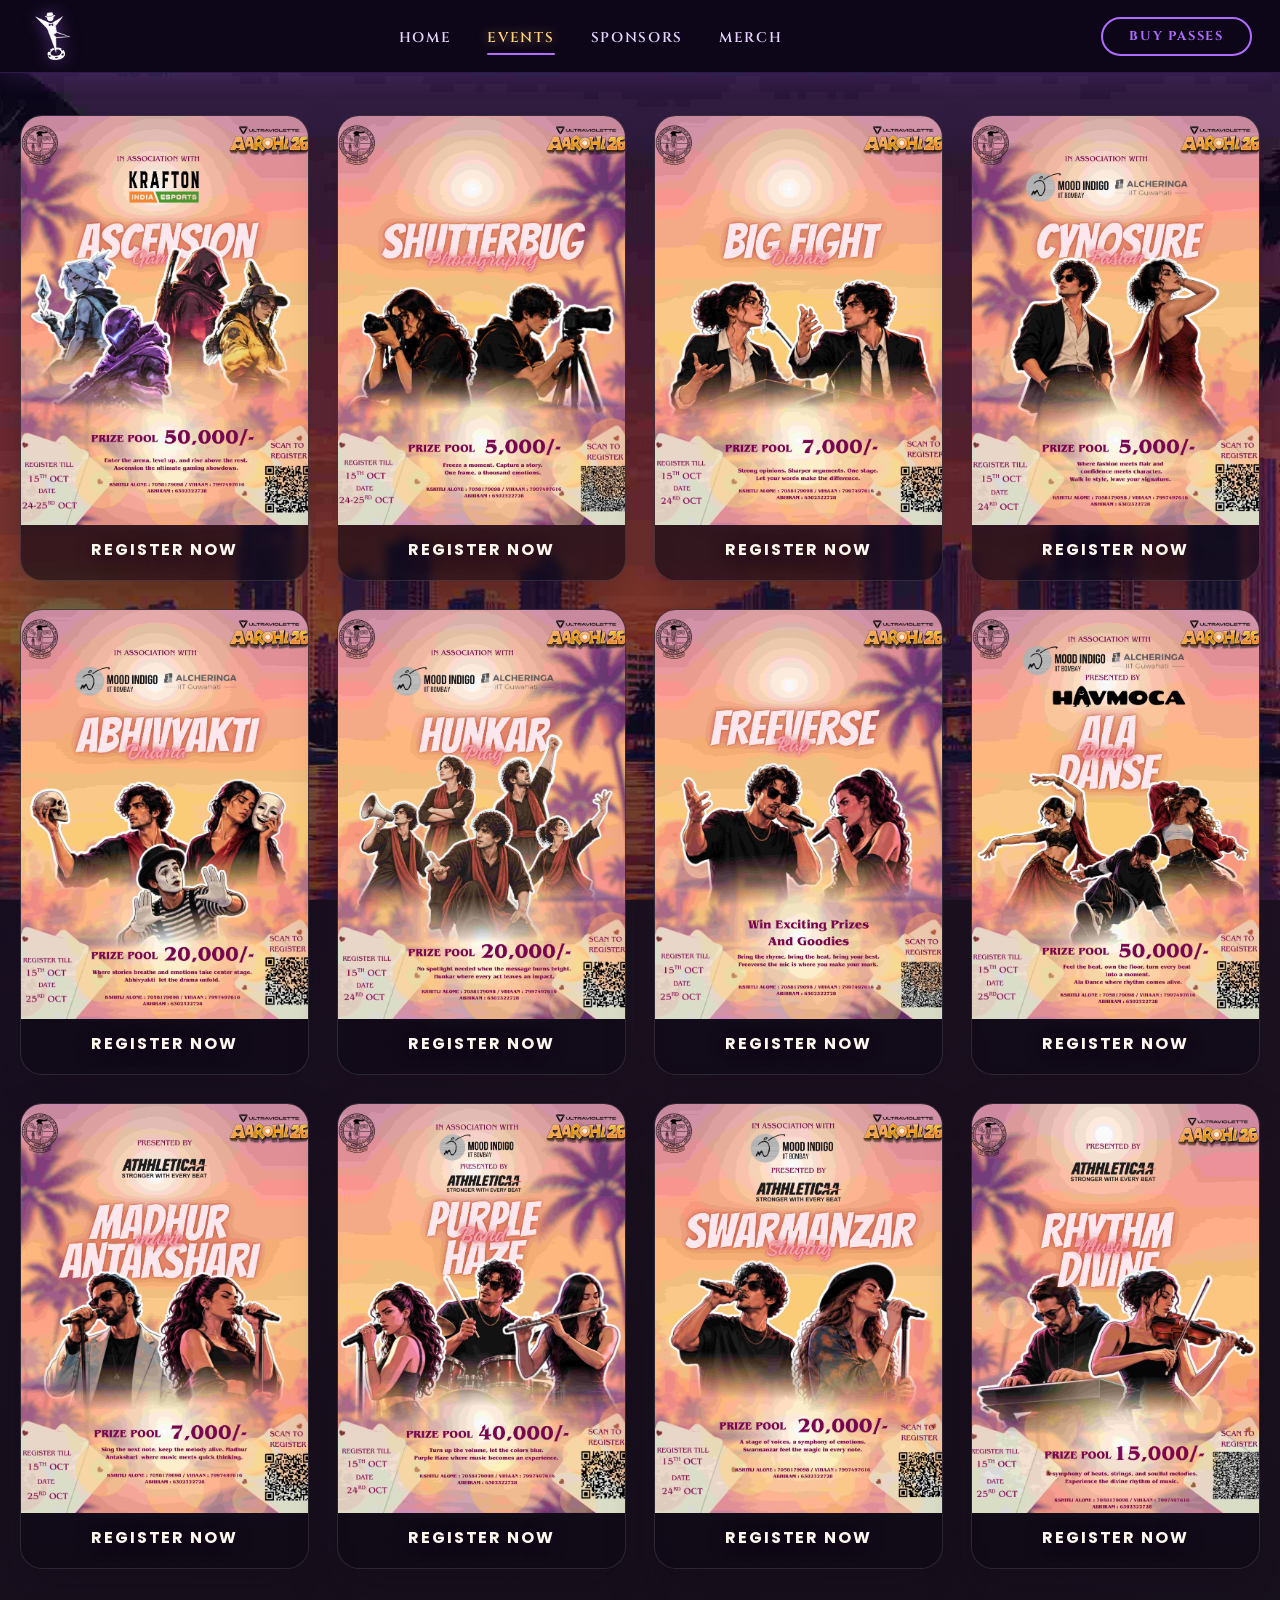
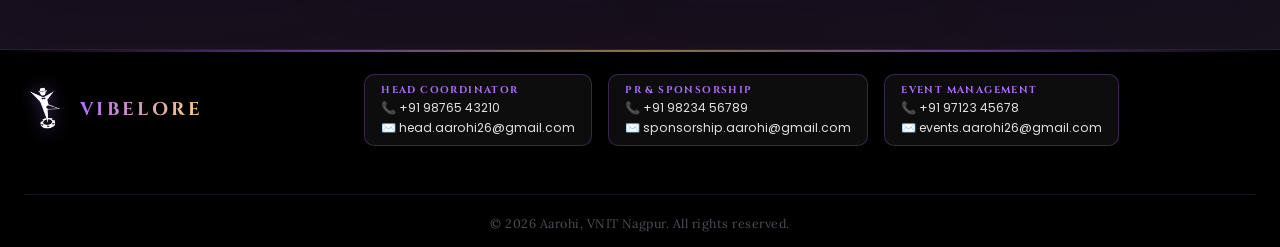
==== commit 764e0350: "Reconfigure sponsors page with envelope cards and compact black contact footer" ====
--- a/events.html
+++ b/events.html
@@ -1,4 +1,4 @@
-﻿<!DOCTYPE html>
+<!DOCTYPE html>
 <html lang="en">
 <head>
   <meta charset="UTF-8" />
@@ -117,67 +117,39 @@
             <a class="register-btn" href="https://docs.google.com/forms/d/e/1FAIpQLSe537v5wJlRaLDmcHvAnYgqaWmK0r3ROgivl3Wyck5Lsdln5g/viewform" target="_blank" rel="noreferrer">Register Now</a>
           </div>
         </article>
-      </div>
     </main>
   </div>
-<!-- ===== FOOTER ===== -->
-  <footer class="footer" id="contact">
+
+  <!-- ===== FOOTER (COMPACT BLACK CONTACT SECTION) ===== -->
+  <footer class="footer footer--compact" id="contact">
     <div class="footer-inner">
-
-      <!-- LEFT: brand + about -->
-      <div class="footer-left">
+      <!-- BRAND -->
+      <div class="footer-left-brand">
         <a href="index.html" aria-label="Aarohi Home">
           <img src="assets/logo-hogo/Aarohi Hobo BW Final.png" alt="Aarohi" class="footer-brand-logo">
         </a>
-        <p class="footer-brand-name">VIBELORE</p>
-        <p class="footer-brand-tagline">Where Vibes Meet Vibrance</p>
-        <p class="footer-about">
-          Aarohi is the annual cultural festival of Visvesvaraya National Institute of Technology (VNIT), Nagpur.
-          It&rsquo;s one of the largest cultural fests in Central India, attracting students from various colleges across the country.
-          The event typically features a wide range of activities, including cultural competitions, workshops, guest lectures, concerts, and paper presentations.
-        </p>
+        <span class="footer-brand-name">VIBELORE</span>
       </div>
 
-      <!-- RIGHT: quick links, reach out, contact -->
-      <div class="footer-right">
-
-        <!-- Quick Links -->
-        <div class="footer-col">
-          <p class="footer-col-title">Quick Links</p>
-          <ul class="footer-links">
-            <li><a href="index.html">Home</a></li>
-            <li><a href="events.html">Events</a></li>
-            <li><a href="#sponsors">Sponsors</a></li>
-            <li><a href="merch.html">Merch</a></li>
-          </ul>
+      <!-- COMMITTEE CONTACT DETAILS (No names) -->
+      <div class="footer-contact-row">
+        <div class="contact-chip">
+          <span class="contact-chip-role">Head Coordinator</span>
+          <a href="tel:+919876543210" class="contact-chip-detail">📞 +91 98765 43210</a>
+          <a href="mailto:head.aarohi26@gmail.com" class="contact-chip-detail">✉️ head.aarohi26@gmail.com</a>
         </div>
 
-        <!-- Reach Out -->
-        <div class="footer-col">
-          <p class="footer-col-title">Reach Out</p>
-          <address class="footer-address">
-            Visvesvaraya National Institute of Technology<br>
-            Nagpur<br>
-            South Ambazari Road,<br>
-            Nagpur, Maharashtra.
-          </address>
+        <div class="contact-chip">
+          <span class="contact-chip-role">PR & Sponsorship</span>
+          <a href="tel:+919823456789" class="contact-chip-detail">📞 +91 98234 56789</a>
+          <a href="mailto:sponsorship.aarohi@gmail.com" class="contact-chip-detail">✉️ sponsorship.aarohi@gmail.com</a>
         </div>
 
-        <!-- Contact -->
-        <div class="footer-col">
-          <p class="footer-col-title">Contact</p>
-          <ul class="footer-contact-list">
-            <li>
-              <span class="footer-contact-name">Rahul Sharma</span>
-              <a href="tel:+919876543210" class="footer-contact-phone">+91 98765 43210</a>
-            </li>
-            <li>
-              <span class="footer-contact-name">Priya Nair</span>
-              <a href="tel:+919823456789" class="footer-contact-phone">+91 98234 56789</a>
-            </li>
-          </ul>
+        <div class="contact-chip">
+          <span class="contact-chip-role">Event Management</span>
+          <a href="tel:+919712345678" class="contact-chip-detail">📞 +91 97123 45678</a>
+          <a href="mailto:events.aarohi26@gmail.com" class="contact-chip-detail">✉️ events.aarohi26@gmail.com</a>
         </div>
-
       </div>
     </div>
     <p class="footer-bottom">&copy; 2026 Aarohi, VNIT Nagpur. All rights reserved.</p>
--- a/css/style.css
+++ b/css/style.css
@@ -227,13 +227,12 @@
   text-align: center;
   overflow: hidden;
   padding: 60px 24px 90px;
-  /* Fade to transparent at bottom so it blends into the about strip */
   background: linear-gradient(
     180deg,
     rgba(13, 6, 24, 0.62) 0%,
     rgba(30, 15, 55, 0.55) 40%,
     rgba(42, 20, 70, 0.50) 75%,
-    rgba(13, 6, 24, 0.00) 100%
+    rgba(13, 6, 24, 0.55) 100%
   );
 }
 
@@ -441,8 +440,7 @@
    ========================================================= */
 
 .about-strip {
-  padding: 110px 24px;
-  margin-top: -30px;
+  padding: 80px 24px;
   background: rgba(13, 6, 24, 0.55);
 }
 
@@ -1623,14 +1621,14 @@
 }
 
 .faq-heading {
-  font-family: 'EB Garamond', serif;
+  font-family: var(--font-heading);
+  font-weight: 700;
   font-size: clamp(1.9rem, 3.5vw, 2.8rem);
-  font-weight: 500;
   color: var(--gold);
   letter-spacing: 0.08em;
   line-height: 1;
   margin-bottom: 24px;
-  text-shadow: 0 0 20px rgba(255, 210, 122, 0.25);
+  text-shadow: 0 0 20px rgba(255, 210, 122, 0.3);
 }
 
 .faq-subheading {
@@ -1751,13 +1749,13 @@
 }
 
 .artists-heading {
-  font-family: 'EB Garamond', serif;
+  font-family: var(--font-heading);
+  font-weight: 700;
   font-size: clamp(1.9rem, 3.5vw, 2.8rem);
-  font-weight: 500;
   color: var(--gold);
   letter-spacing: 0.08em;
   margin-bottom: 52px;
-  text-shadow: 0 0 20px rgba(255, 210, 122, 0.25);
+  text-shadow: 0 0 20px rgba(255, 210, 122, 0.3);
 }
 
 .artists-grid {
@@ -1904,3 +1902,228 @@
     width: 260px;
   }
 }
+
+/* =========================================================
+   SCROLL REVEAL
+   ========================================================= */
+
+.reveal {
+  opacity: 0;
+  transform: translateY(36px);
+  transition: opacity 0.65s ease, transform 0.65s ease;
+}
+
+.reveal.visible {
+  opacity: 1;
+  transform: translateY(0);
+}
+
+/* Stagger delay for sibling items */
+.reveal:nth-child(2) { transition-delay: 0.1s; }
+.reveal:nth-child(3) { transition-delay: 0.2s; }
+.reveal:nth-child(4) { transition-delay: 0.3s; }
+
+/* =========================================================
+   FLASHBACK SECTION
+   ========================================================= */
+
+.flashback-section {
+  background: rgba(13, 6, 24, 0.55);
+  padding: 90px 24px 80px;
+}
+
+.flashback-inner {
+  max-width: 900px;
+  margin: 0 auto;
+  text-align: center;
+}
+
+.flashback-heading {
+  font-family: var(--font-heading);
+  font-weight: 700;
+  font-size: clamp(1.9rem, 3.5vw, 2.8rem);
+  color: var(--gold);
+  letter-spacing: 0.08em;
+  margin-bottom: 40px;
+  text-shadow: 0 0 20px rgba(255, 210, 122, 0.3);
+}
+
+.flashback-video-wrap {
+  border-radius: 18px;
+  overflow: hidden;
+  border: 1px solid rgba(176, 108, 255, 0.25);
+  box-shadow:
+    0 20px 60px rgba(0, 0, 0, 0.6),
+    0 0 40px rgba(176, 108, 255, 0.1);
+}
+
+.flashback-player {
+  position: relative;
+  line-height: 0;
+}
+
+.flashback-video {
+  width: 100%;
+  display: block;
+  background: #000;
+}
+
+/* Custom play button overlay */
+.flashback-play-btn {
+  position: absolute;
+  inset: 0;
+  width: 100%;
+  height: 100%;
+  background: rgba(10, 4, 20, 0.45);
+  border: none;
+  cursor: pointer;
+  display: flex;
+  align-items: center;
+  justify-content: center;
+  transition: background 0.25s ease;
+}
+
+.flashback-play-btn:hover {
+  background: rgba(10, 4, 20, 0.25);
+}
+
+.flashback-play-btn svg {
+  width: 80px;
+  height: 80px;
+  filter: drop-shadow(0 0 18px rgba(255, 210, 122, 0.6));
+  transition: transform 0.2s ease, filter 0.2s ease;
+}
+
+.flashback-play-btn:hover svg {
+  transform: scale(1.1);
+  filter: drop-shadow(0 0 28px rgba(255, 210, 122, 0.9));
+}
+
+.flashback-play-btn.hidden {
+  display: none;
+}
+
+/* =========================================================
+   BLACK COMPACT CONTACT FOOTER (Height < 20vh, Professional, Pure Black)
+   ========================================================= */
+
+.footer--compact {
+  background: #000000 !important;
+  padding: 24px 24px 16px !important;
+  border-top: 1px solid rgba(176, 108, 255, 0.25) !important;
+}
+
+.footer--compact .footer-inner {
+  max-width: 1280px;
+  margin: 0 auto;
+  display: flex;
+  align-items: center;
+  justify-content: space-between;
+  gap: 24px;
+  flex-wrap: wrap;
+  grid-template-columns: none;
+}
+
+.footer-left-brand {
+  display: flex;
+  align-items: center;
+  gap: 12px;
+  flex-shrink: 0;
+}
+
+.footer-left-brand .footer-brand-logo {
+  height: 44px;
+  width: auto;
+  object-fit: contain;
+  filter: invert(1) brightness(1.1) drop-shadow(0 0 8px rgba(176,108,255,0.5));
+}
+
+.footer-left-brand .footer-brand-name {
+  font-family: 'Cinzel', serif;
+  font-weight: 700;
+  font-size: 1.15rem;
+  letter-spacing: 0.18em;
+  color: #ffffff;
+}
+
+.footer-contact-row {
+  display: flex;
+  align-items: center;
+  gap: 16px;
+  flex-wrap: wrap;
+  flex: 1;
+  justify-content: center;
+}
+
+.contact-chip {
+  background: #0d0d0d;
+  border: 1px solid rgba(176, 108, 255, 0.28);
+  border-radius: 10px;
+  padding: 8px 16px;
+  display: flex;
+  flex-direction: column;
+  gap: 2px;
+  box-shadow: 0 4px 14px rgba(0, 0, 0, 0.8);
+  transition: border-color 0.2s ease, transform 0.2s ease;
+}
+
+.contact-chip:hover {
+  border-color: var(--gold);
+  transform: translateY(-2px);
+}
+
+.contact-chip-role {
+  font-family: 'Cinzel', serif;
+  font-size: 0.62rem;
+  font-weight: 700;
+  letter-spacing: 0.14em;
+  text-transform: uppercase;
+  color: var(--nav-glow);
+}
+
+.contact-chip-detail {
+  display: inline-flex;
+  align-items: center;
+  gap: 6px;
+  font-family: 'Poppins', sans-serif;
+  font-size: 0.76rem;
+  color: #e0e0e0;
+  text-decoration: none;
+  transition: color 0.2s ease;
+}
+
+.contact-chip-detail:hover {
+  color: var(--gold);
+}
+
+.footer-quick-links {
+  display: flex;
+  gap: 18px;
+  list-style: none;
+  flex-shrink: 0;
+}
+
+.footer-quick-links a {
+  font-family: 'Cinzel', serif;
+  font-size: 0.78rem;
+  font-weight: 600;
+  letter-spacing: 0.1em;
+  text-transform: uppercase;
+  color: rgba(232, 213, 255, 0.7);
+  transition: color 0.2s ease;
+}
+
+.footer-quick-links a:hover {
+  color: var(--gold);
+}
+
+@media (max-width: 860px) {
+  .footer--compact .footer-inner {
+    flex-direction: column;
+    align-items: center;
+    text-align: center;
+  }
+  .footer-contact-row {
+    justify-content: center;
+  }
+}
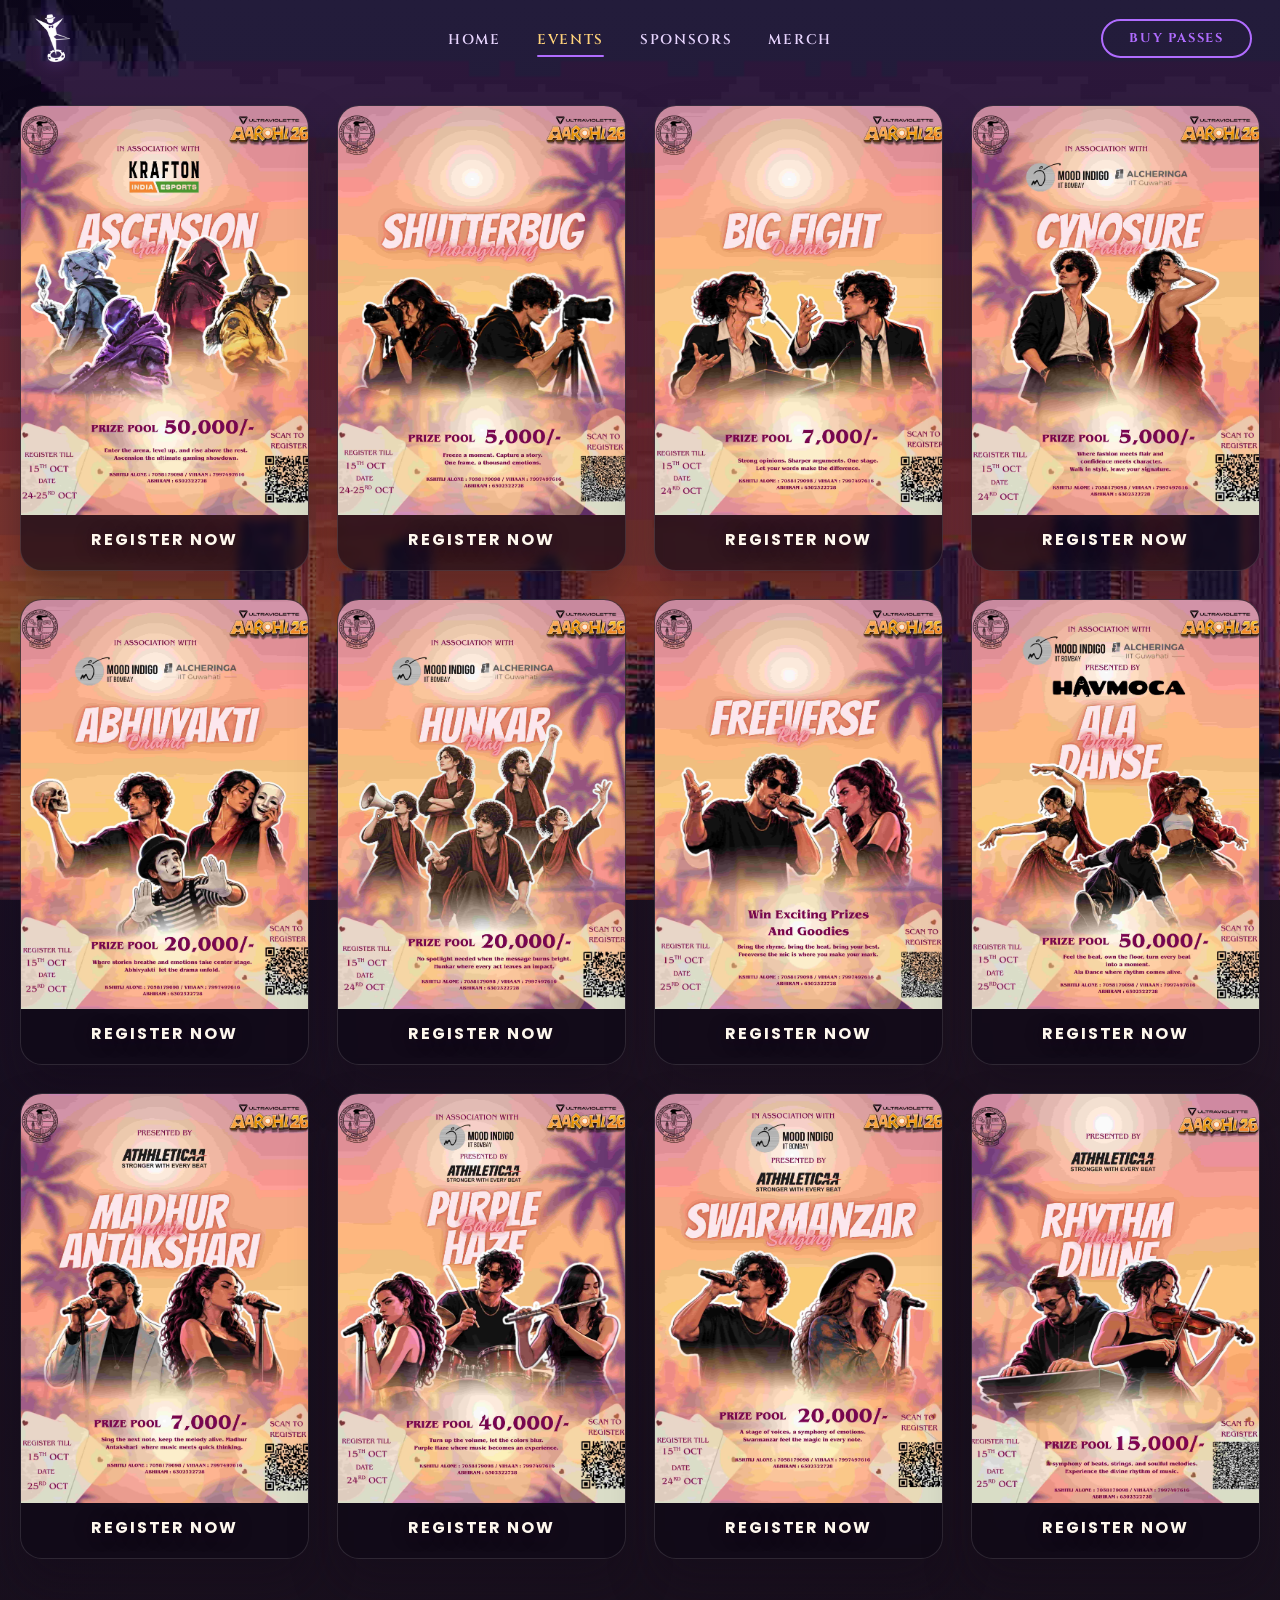
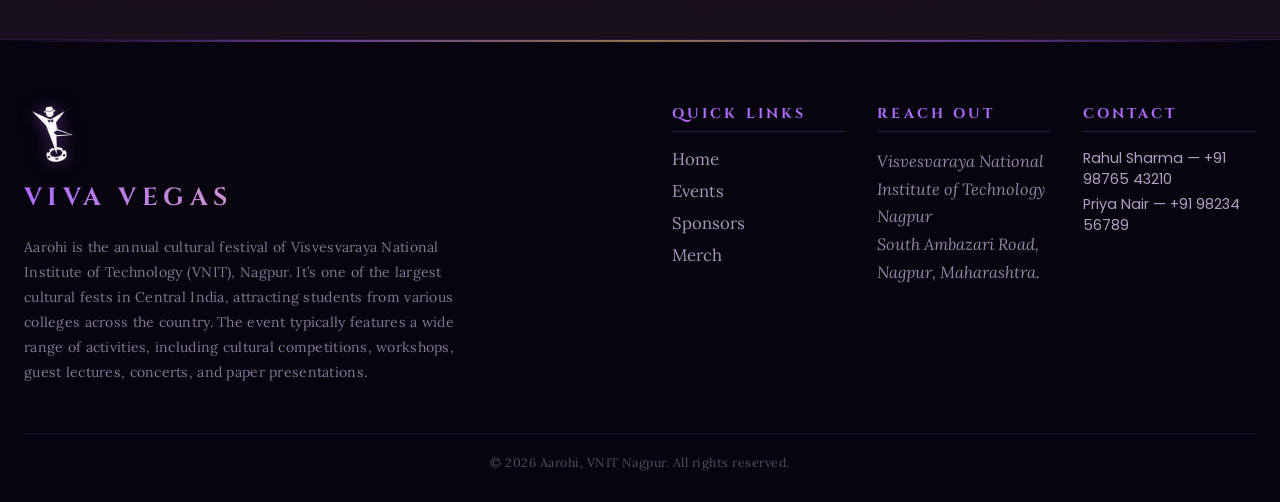
==== commit 6c77b5a9: "Rebrand to Viva Vegas; unify footers; simplify merch and sponsors" ====
--- a/events.html
+++ b/events.html
@@ -120,36 +120,55 @@
     </main>
   </div>
 
-  <!-- ===== FOOTER (COMPACT BLACK CONTACT SECTION) ===== -->
-  <footer class="footer footer--compact" id="contact">
+  <!-- ===== FOOTER ===== -->
+  <footer class="footer" id="contact">
     <div class="footer-inner">
-      <!-- BRAND -->
-      <div class="footer-left-brand">
+
+      <!-- LEFT: brand + about -->
+      <div class="footer-left">
         <a href="index.html" aria-label="Aarohi Home">
           <img src="assets/logo-hogo/Aarohi Hobo BW Final.png" alt="Aarohi" class="footer-brand-logo">
         </a>
-        <span class="footer-brand-name">VIBELORE</span>
+        <p class="footer-brand-name">VIVA VEGAS</p>
+        <p class="footer-about">
+          Aarohi is the annual cultural festival of Visvesvaraya National Institute of Technology (VNIT), Nagpur.
+          It&rsquo;s one of the largest cultural fests in Central India, attracting students from various colleges across the country.
+          The event typically features a wide range of activities, including cultural competitions, workshops, guest lectures, concerts, and paper presentations.
+        </p>
       </div>
 
-      <!-- COMMITTEE CONTACT DETAILS (No names) -->
-      <div class="footer-contact-row">
-        <div class="contact-chip">
-          <span class="contact-chip-role">Head Coordinator</span>
-          <a href="tel:+919876543210" class="contact-chip-detail">📞 +91 98765 43210</a>
-          <a href="mailto:head.aarohi26@gmail.com" class="contact-chip-detail">✉️ head.aarohi26@gmail.com</a>
+      <!-- RIGHT: quick links, reach out, contact -->
+      <div class="footer-right">
+
+        <!-- Quick Links -->
+        <div class="footer-col">
+          <p class="footer-col-title">Quick Links</p>
+          <ul class="footer-links">
+            <li><a href="index.html">Home</a></li>
+            <li><a href="events.html">Events</a></li>
+            <li><a href="sponsors.html">Sponsors</a></li>
+            <li><a href="merch.html">Merch</a></li>
+          </ul>
         </div>
 
-        <div class="contact-chip">
-          <span class="contact-chip-role">PR & Sponsorship</span>
-          <a href="tel:+919823456789" class="contact-chip-detail">📞 +91 98234 56789</a>
-          <a href="mailto:sponsorship.aarohi@gmail.com" class="contact-chip-detail">✉️ sponsorship.aarohi@gmail.com</a>
+        <!-- Reach Out -->
+        <div class="footer-col">
+          <p class="footer-col-title">Reach Out</p>
+          <address class="footer-address">
+            Visvesvaraya National Institute of Technology<br>
+            Nagpur<br>
+            South Ambazari Road,<br>
+            Nagpur, Maharashtra.
+          </address>
         </div>
 
-        <div class="contact-chip">
-          <span class="contact-chip-role">Event Management</span>
-          <a href="tel:+919712345678" class="contact-chip-detail">📞 +91 97123 45678</a>
-          <a href="mailto:events.aarohi26@gmail.com" class="contact-chip-detail">✉️ events.aarohi26@gmail.com</a>
+        <!-- Contact -->
+        <div class="footer-col">
+          <p class="footer-col-title">Contact</p>
+          <p class="footer-contact-simple">Rahul Sharma &mdash; +91 98765 43210</p>
+          <p class="footer-contact-simple">Priya Nair &mdash; +91 98234 56789</p>
         </div>
+
       </div>
     </div>
     <p class="footer-bottom">&copy; 2026 Aarohi, VNIT Nagpur. All rights reserved.</p>
--- a/css/style.css
+++ b/css/style.css
@@ -87,26 +87,40 @@
    ========================================================= */
 
 .navbar {
-  position: sticky;
+  position: fixed;
   top: 0;
+  left: 0;
+  right: 0;
   z-index: 100;
-  background: var(--nav-bg);
+  background: transparent;
+  border-bottom: 1px solid transparent;
+  box-shadow: none;
+  backdrop-filter: blur(0px);
+  -webkit-backdrop-filter: blur(0px);
+  transition: background 0.35s ease, border-color 0.35s ease, box-shadow 0.35s ease, backdrop-filter 0.35s ease;
+}
+
+.navbar.scrolled {
+  background: rgba(7, 3, 15, 0.94);
   border-bottom: 1px solid var(--nav-border);
-  box-shadow: 0 2px 24px rgba(176, 108, 255, 0.18);
+  box-shadow: 0 4px 24px rgba(0, 0, 0, 0.8), 0 0 20px rgba(176, 108, 255, 0.15);
+  backdrop-filter: blur(12px);
+  -webkit-backdrop-filter: blur(12px);
 }
 
 .nav-inner {
   max-width: 1280px;
   margin: 0 auto;
-  display: flex;
-  align-items: center;
-  justify-content: space-between;
-  padding: 10px 28px;
+  display: grid;
+  grid-template-columns: 1fr auto 1fr;
+  align-items: center;
+  padding: 12px 28px;
   gap: 24px;
 }
 
 /* === Brand logo (leftmost) === */
 .nav-brand {
+  justify-self: start;
   flex-shrink: 0;
   display: flex;
   align-items: center;
@@ -128,10 +142,10 @@
 
 /* === Centre nav links === */
 .nav-links {
-  display: flex;
+  justify-self: center;
+  display: flex;
+  align-items: center;
   gap: 36px;
-  flex: 1;
-  justify-content: center;
 }
 
 .nav-links a {
@@ -161,7 +175,6 @@
 .nav-links a:hover,
 .nav-links a.active {
   color: var(--nav-hover);
-  text-shadow: 0 0 12px rgba(255, 210, 122, 0.55);
 }
 
 .nav-links a:hover::after,
@@ -172,6 +185,7 @@
 
 /* === BUY PASSES pill (rightmost) === */
 .nav-buy-passes {
+  justify-self: end;
   flex-shrink: 0;
   display: inline-block;
   padding: 9px 26px;
@@ -289,7 +303,6 @@
   -webkit-background-clip: text;
   -webkit-text-fill-color: transparent;
   background-clip: text;
-  filter: drop-shadow(0 0 10px rgba(255, 210, 122, 0.3));
 }
 
 /* =========================================================
@@ -391,16 +404,6 @@
   line-height: 1;
   margin-bottom: 6px;
   color: var(--gold);
-  text-shadow:
-    0 0 6px rgba(255, 210, 122, 0.9),
-    0 0 14px rgba(255, 210, 122, 0.6),
-    0 0 28px rgba(255, 210, 122, 0.35);
-  animation: cd-pulse 3s ease-in-out infinite alternate;
-}
-
-@keyframes cd-pulse {
-  0%   { text-shadow: 0 0 6px rgba(255,210,122,0.9),  0 0 14px rgba(255,210,122,0.6),  0 0 28px rgba(255,210,122,0.3); }
-  100% { text-shadow: 0 0 8px rgba(255,210,122,1),    0 0 22px rgba(255,210,122,0.8),  0 0 45px rgba(176,108,255,0.55); }
 }
 
 /* The label */
@@ -430,7 +433,6 @@
   font-size: 1.2rem;
   letter-spacing: 0.14em;
   color: var(--gold);
-  text-shadow: 0 0 16px rgba(255, 210, 122, 0.6);
 }
 
 .hidden { display: none; }
@@ -456,7 +458,6 @@
   font-size: clamp(1.9rem, 3.5vw, 2.8rem);
   color: var(--gold);
   margin-bottom: 24px;
-  text-shadow: 0 0 20px rgba(255, 210, 122, 0.3);
 }
 
 .about-inner p {
@@ -661,6 +662,11 @@
    ========================================================= */
 
 @media (max-width: 860px) {
+  .nav-inner {
+    display: flex;
+    justify-content: space-between;
+    flex-wrap: wrap;
+  }
   .nav-links {
     position: absolute;
     top: 100%;
@@ -675,7 +681,6 @@
   }
   .nav-links.open { display: flex; }
   .nav-toggle { display: flex; }
-  .nav-inner { flex-wrap: wrap; }
   .nav-buy-passes { order: 3; font-size: 0.72rem; padding: 7px 18px; }
 }
 
@@ -748,7 +753,30 @@
 .events-main {
   max-width: 1280px;
   margin: 0 auto;
-  padding: 42px 20px 80px;
+  padding: 105px 20px 80px;
+}
+
+.events-section-header {
+  text-align: center;
+  margin-bottom: 44px;
+}
+
+.events-eyebrow {
+  font-family: 'Cinzel', serif;
+  font-size: 0.78rem;
+  font-weight: 700;
+  letter-spacing: 0.24em;
+  text-transform: uppercase;
+  color: var(--gold);
+  margin-bottom: 8px;
+}
+
+.events-title {
+  font-family: 'Cinzel', serif;
+  font-weight: 800;
+  font-size: clamp(2rem, 4.5vw, 3.2rem);
+  color: #ffffff;
+  letter-spacing: 0.08em;
 }
 
 .events-grid {
@@ -945,9 +973,6 @@
   font-size: clamp(2.2rem, 5vw, 4rem);
   line-height: 1.1;
   color: var(--cream);
-  text-shadow:
-    0 0 40px rgba(176, 108, 255, 0.5),
-    0 4px 24px rgba(10, 6, 18, 0.8);
   margin: 0;
 }
 
@@ -1028,7 +1053,7 @@
 .merch-main {
   max-width: 1200px;
   margin: 0 auto;
-  padding: 72px 24px 100px;
+  padding: 105px 24px 100px;
 }
 
 .merch-section-header {
@@ -1040,7 +1065,6 @@
   font-family: 'Rock Salt', cursive;
   font-size: clamp(1.8rem, 4vw, 3rem);
   color: var(--cream);
-  text-shadow: 0 0 30px rgba(176, 108, 255, 0.45);
   margin-bottom: 8px;
 }
 
@@ -1317,7 +1341,6 @@
   font-weight: 700;
   color: var(--gold);
   line-height: 1;
-  text-shadow: 0 0 18px rgba(255, 210, 122, 0.4);
 }
 
 .merch-price-note {
@@ -1628,7 +1651,6 @@
   letter-spacing: 0.08em;
   line-height: 1;
   margin-bottom: 24px;
-  text-shadow: 0 0 20px rgba(255, 210, 122, 0.3);
 }
 
 .faq-subheading {
@@ -1755,7 +1777,6 @@
   color: var(--gold);
   letter-spacing: 0.08em;
   margin-bottom: 52px;
-  text-shadow: 0 0 20px rgba(255, 210, 122, 0.3);
 }
 
 .artists-grid {
@@ -1945,7 +1966,6 @@
   color: var(--gold);
   letter-spacing: 0.08em;
   margin-bottom: 40px;
-  text-shadow: 0 0 20px rgba(255, 210, 122, 0.3);
 }
 
 .flashback-video-wrap {
@@ -2055,6 +2075,13 @@
   justify-content: center;
 }
 
+.footer-contact-simple {
+  font-family: 'Poppins', sans-serif;
+  font-size: 0.9rem;
+  color: rgba(232, 213, 255, 0.75);
+  margin: 4px 0;
+}
+
 .contact-chip {
   background: #0d0d0d;
   border: 1px solid rgba(176, 108, 255, 0.28);
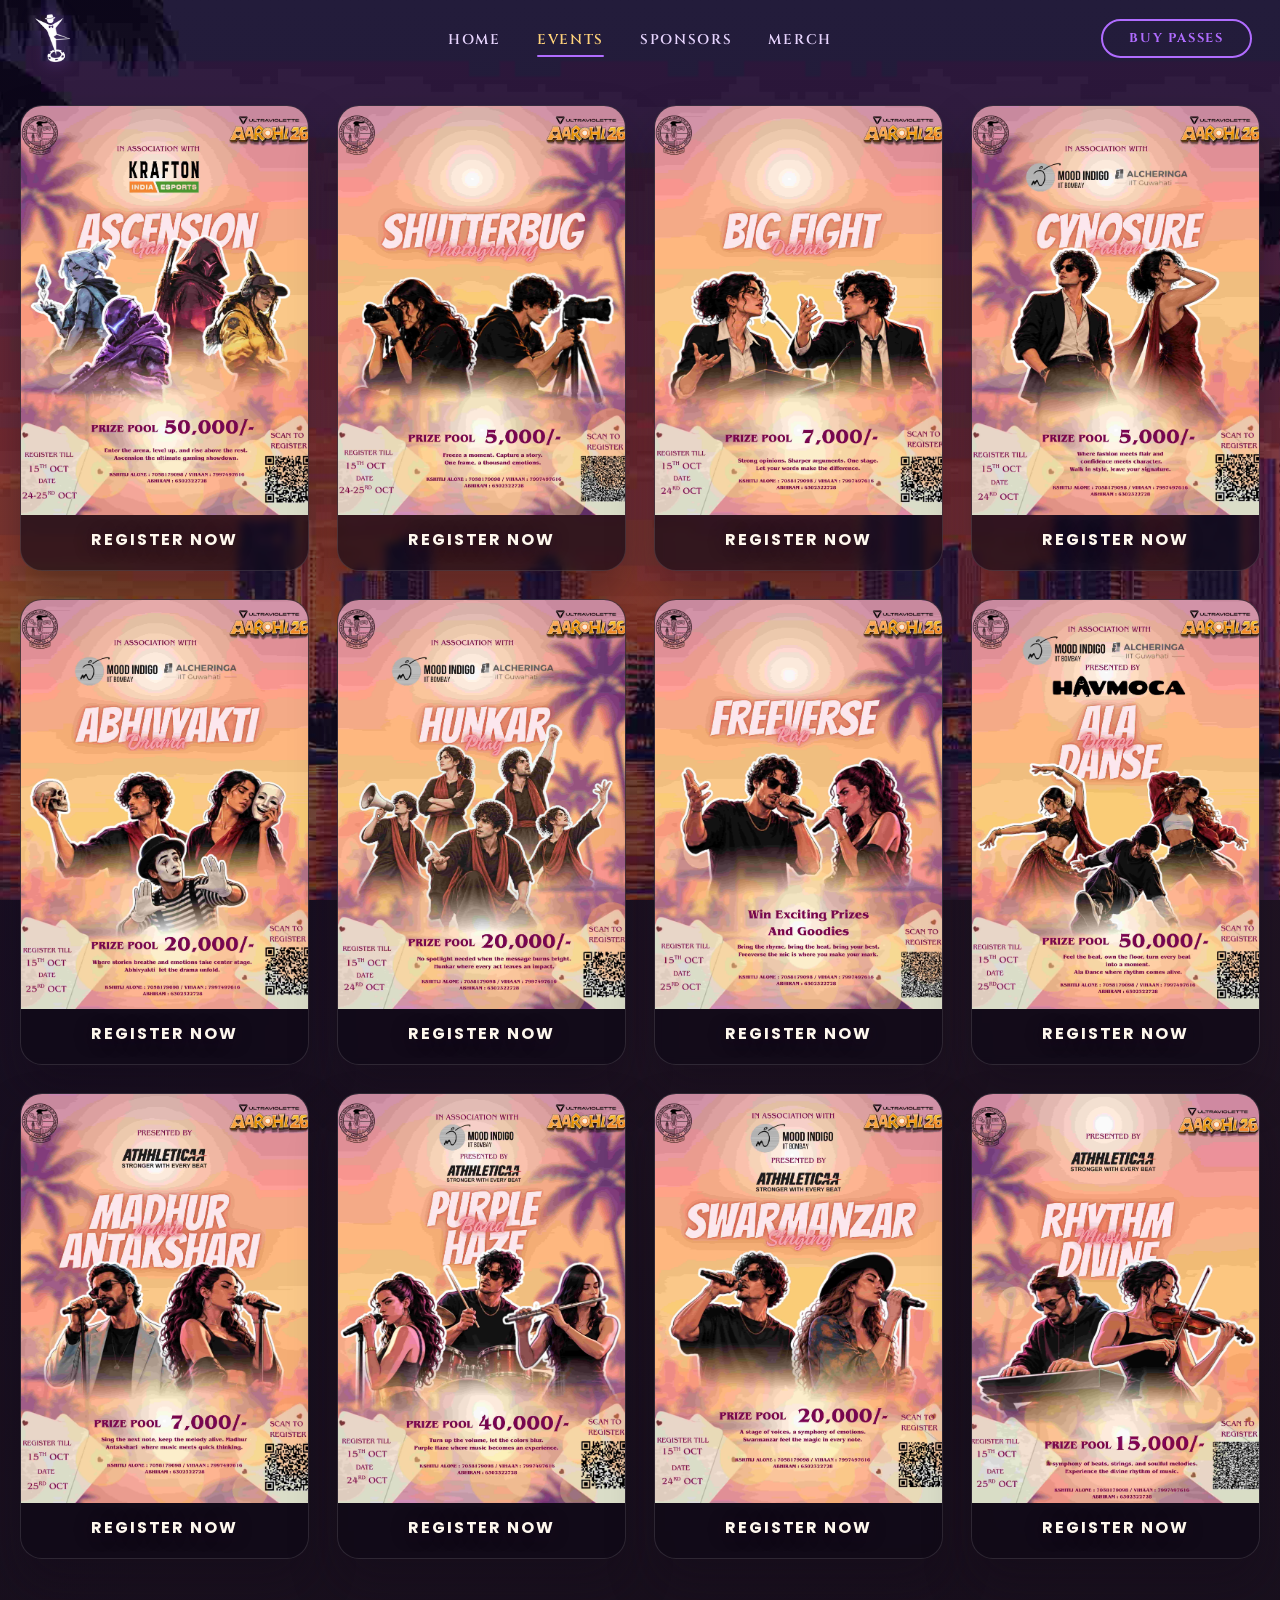
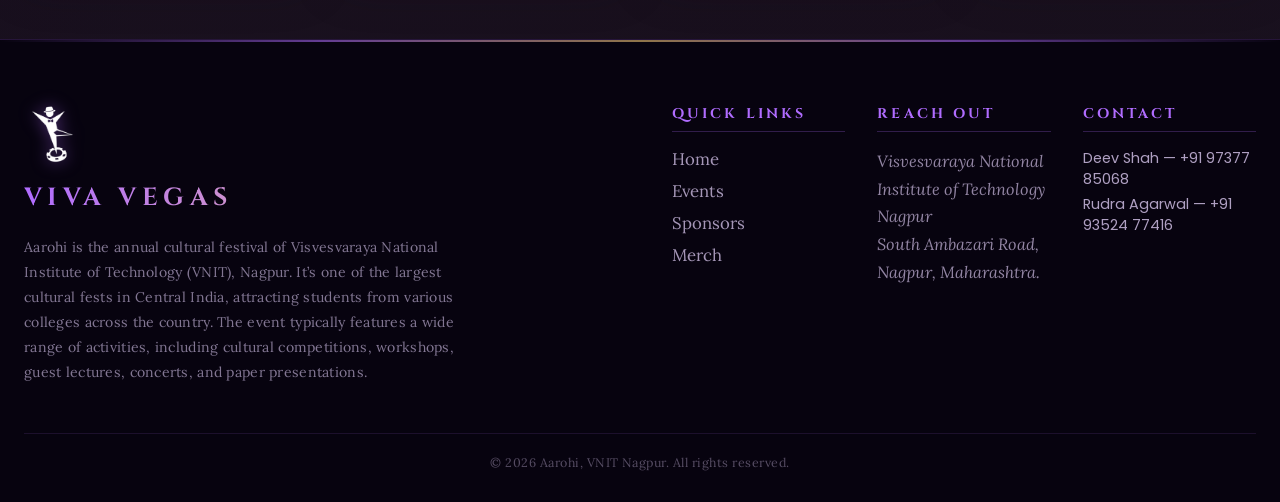
==== commit 999c0b3a: "Update contacts: Deev Shah & Rudra Agarwal" ====
--- a/events.html
+++ b/events.html
@@ -1,9 +1,16 @@
-<!DOCTYPE html>
+﻿<!DOCTYPE html>
 <html lang="en">
 <head>
   <meta charset="UTF-8" />
   <meta name="viewport" content="width=device-width, initial-scale=1.0" />
   <title>Aarohi 26 â€” Events</title>
+  <link rel="icon" type="image/png" href="assets/logo-hogo/Aarohi Hobo BW Final.png">
+  <meta property="og:title" content="Events - Aarohi '26">
+  <meta property="og:description" content="Explore all events at Aarohi '26 - the annual cultural festival of VNIT Nagpur.">
+  <meta property="og:image" content="assets/logo-hogo/logo.png">
+  <meta property="og:type" content="website">
+  <meta name="twitter:card" content="summary_large_image">
+  <meta name="twitter:image" content="assets/logo-hogo/logo.png"
   <link rel="preconnect" href="https://fonts.googleapis.com">
   <link rel="preconnect" href="https://fonts.gstatic.com" crossorigin>
   <link href="https://fonts.googleapis.com/css2?family=Baloo+2:wght@500;600;700;800&family=Poppins:wght@400;500;600;700&family=Rock+Salt&family=EB+Garamond:ital,wght@0,400;0,500;1,400&family=Cinzel:wght@600;700&family=Lora:ital,wght@0,400;0,500;1,400&display=swap" rel="stylesheet">
@@ -165,8 +172,8 @@
         <!-- Contact -->
         <div class="footer-col">
           <p class="footer-col-title">Contact</p>
-          <p class="footer-contact-simple">Rahul Sharma &mdash; +91 98765 43210</p>
-          <p class="footer-contact-simple">Priya Nair &mdash; +91 98234 56789</p>
+          <p class="footer-contact-simple">Deev Shah &mdash; +91 97377 85068</p>
+          <p class="footer-contact-simple">Rudra Agarwal &mdash; +91 93524 77416</p>
         </div>
 
       </div>
--- a/css/style.css
+++ b/css/style.css
@@ -1248,6 +1248,44 @@
   color: rgba(255, 248, 238, 0.62);
 }
 
+.merch-product-desc strong {
+  color: var(--gold);
+  font-style: italic;
+}
+
+/* Contact block */
+.merch-contact {
+  padding-top: 16px;
+  border-top: 1px solid rgba(255, 255, 255, 0.08);
+  display: flex;
+  flex-direction: column;
+  gap: 5px;
+}
+
+.merch-contact-label {
+  font-family: 'Cinzel', serif;
+  font-size: 0.7rem;
+  letter-spacing: 0.18em;
+  text-transform: uppercase;
+  color: var(--gold);
+  margin-bottom: 4px;
+}
+
+.merch-contact p {
+  font-family: 'Poppins', sans-serif;
+  font-size: 0.82rem;
+  color: rgba(255, 248, 238, 0.6);
+}
+
+.merch-contact a {
+  color: var(--nav-glow);
+  transition: color 0.2s ease;
+}
+
+.merch-contact a:hover {
+  color: var(--gold);
+}
+
 /* Size picker */
 .merch-size-group {
   display: flex;
@@ -2154,3 +2192,52 @@
     justify-content: center;
   }
 }
+
+/* =========================================================
+   INTRO VIDEO OVERLAY
+   ========================================================= */
+
+.intro-overlay {
+  position: fixed;
+  inset: 0;
+  z-index: 9999;
+  background: #000;
+  display: flex;
+  align-items: center;
+  justify-content: center;
+  transition: opacity 0.8s ease;
+}
+
+.intro-overlay.fade-out {
+  opacity: 0;
+  pointer-events: none;
+}
+
+.intro-video {
+  width: 100%;
+  height: 100%;
+  object-fit: cover;
+  display: block;
+}
+
+.intro-skip {
+  position: absolute;
+  bottom: 32px;
+  right: 32px;
+  background: rgba(255, 255, 255, 0.12);
+  border: 1px solid rgba(255, 255, 255, 0.3);
+  color: rgba(255, 255, 255, 0.8);
+  font-family: 'Cinzel', serif;
+  font-size: 0.78rem;
+  letter-spacing: 0.14em;
+  padding: 8px 20px;
+  border-radius: 999px;
+  cursor: pointer;
+  backdrop-filter: blur(4px);
+  transition: background 0.2s ease, color 0.2s ease;
+}
+
+.intro-skip:hover {
+  background: rgba(255, 255, 255, 0.22);
+  color: #fff;
+}
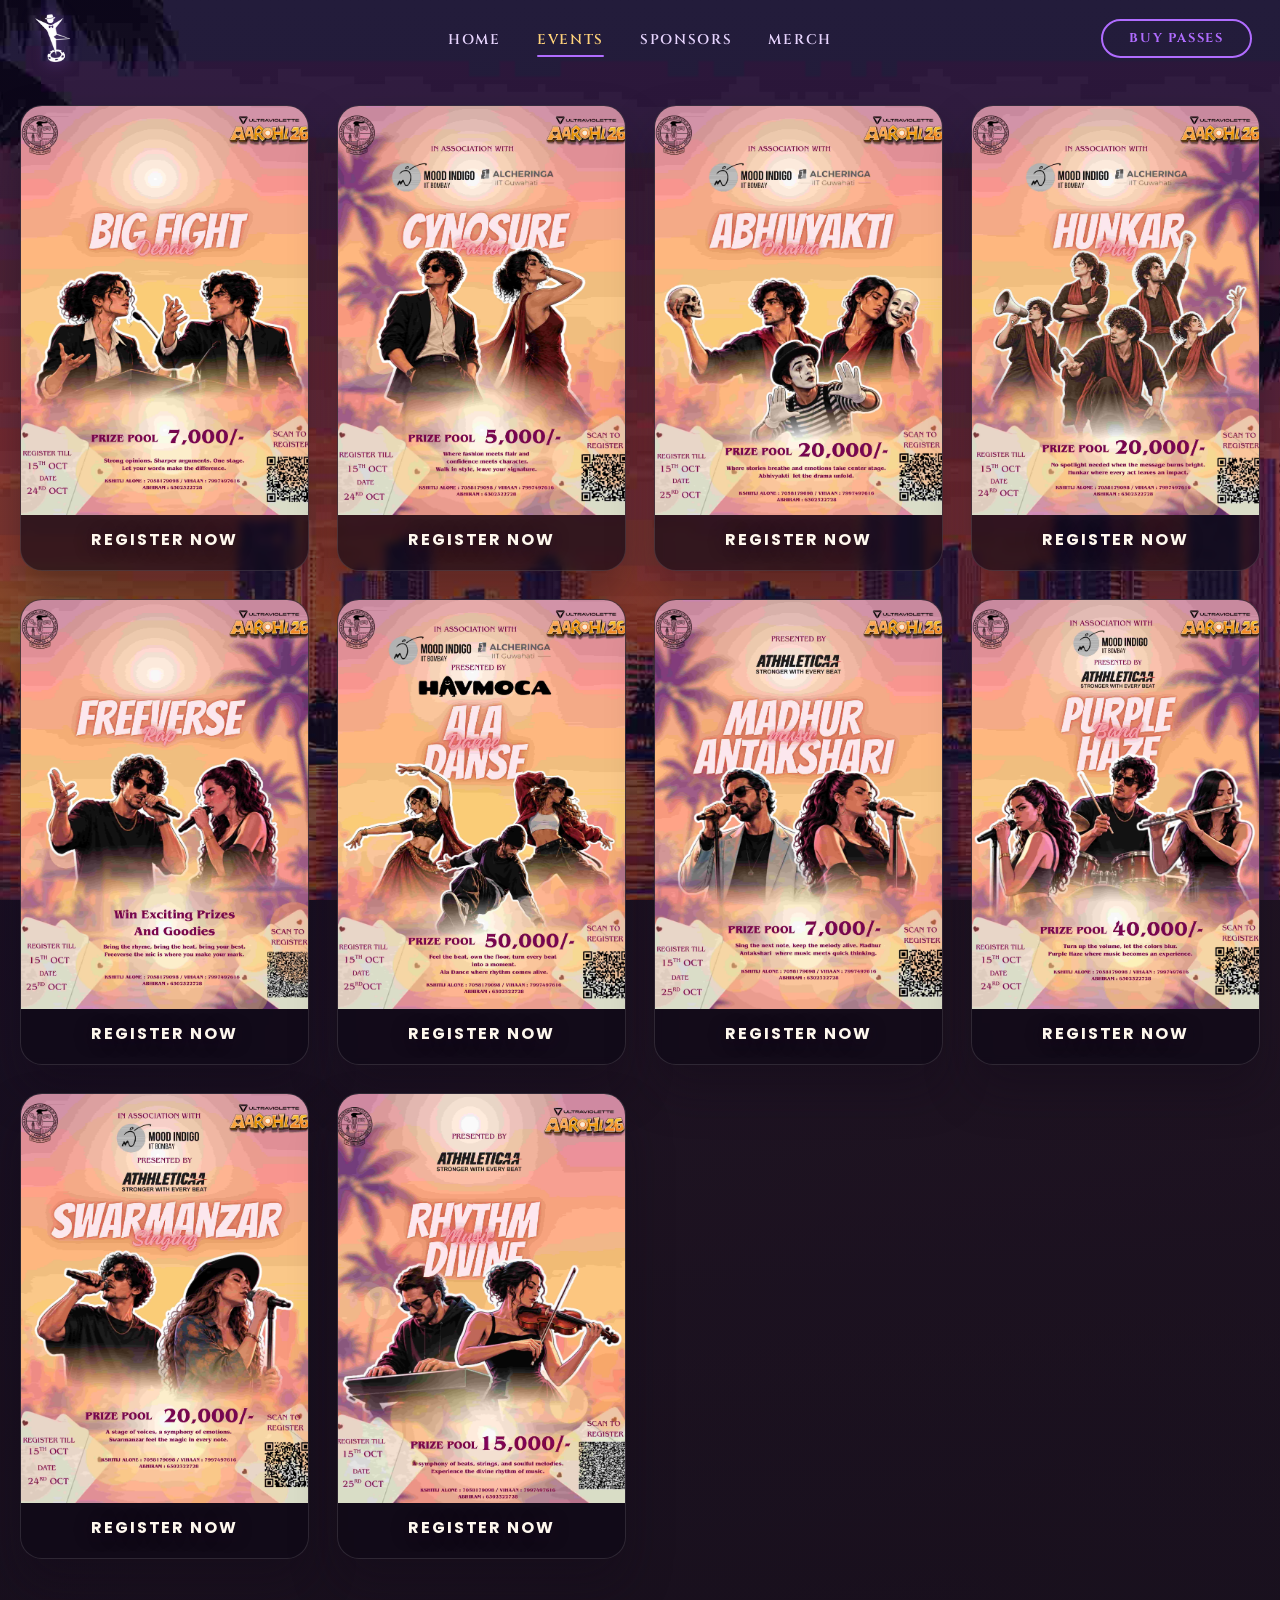
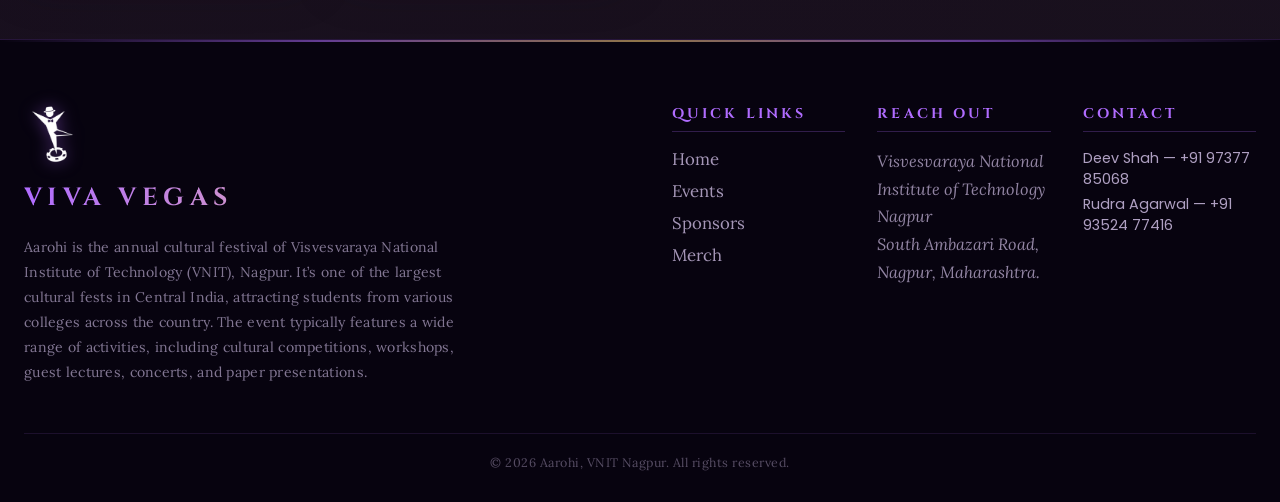
==== commit a770baaa: "Update merch images to jpg, remove unused event images, update events and merch pages" ====
--- a/events.html
+++ b/events.html
@@ -41,20 +41,6 @@
 
     <main class="events-main">
       <div class="events-grid">
-        <article class="event-card">
-          <img class="event-poster" src="assets/events/7.jpg" alt="ASCENSION poster" />
-          <div class="event-card-content">
-            <a class="register-btn" href="https://docs.google.com/forms/d/e/1FAIpQLSfigAhO3hY3EoqPmoBazTizmbGge86TUWhVLNJw9MIgmJcOng/viewform?pli=1" target="_blank" rel="noreferrer">Register Now</a>
-          </div>
-        </article>
-
-        <article class="event-card">
-          <img class="event-poster" src="assets/events/12.jpg" alt="SHUTTERBAG poster" />
-          <div class="event-card-content">
-            <a class="register-btn" href="https://docs.google.com/forms/d/e/1FAIpQLSc_92gW0yvgva8YnN7jwgiK5mdYHk7F38MEE65dNGeFYqugMQ/viewform" target="_blank" rel="noreferrer">Register Now</a>
-          </div>
-        </article>
-
         <article class="event-card">
           <img class="event-poster" src="assets/events/11.jpg" alt="BIG FIGHT poster" />
           <div class="event-card-content">
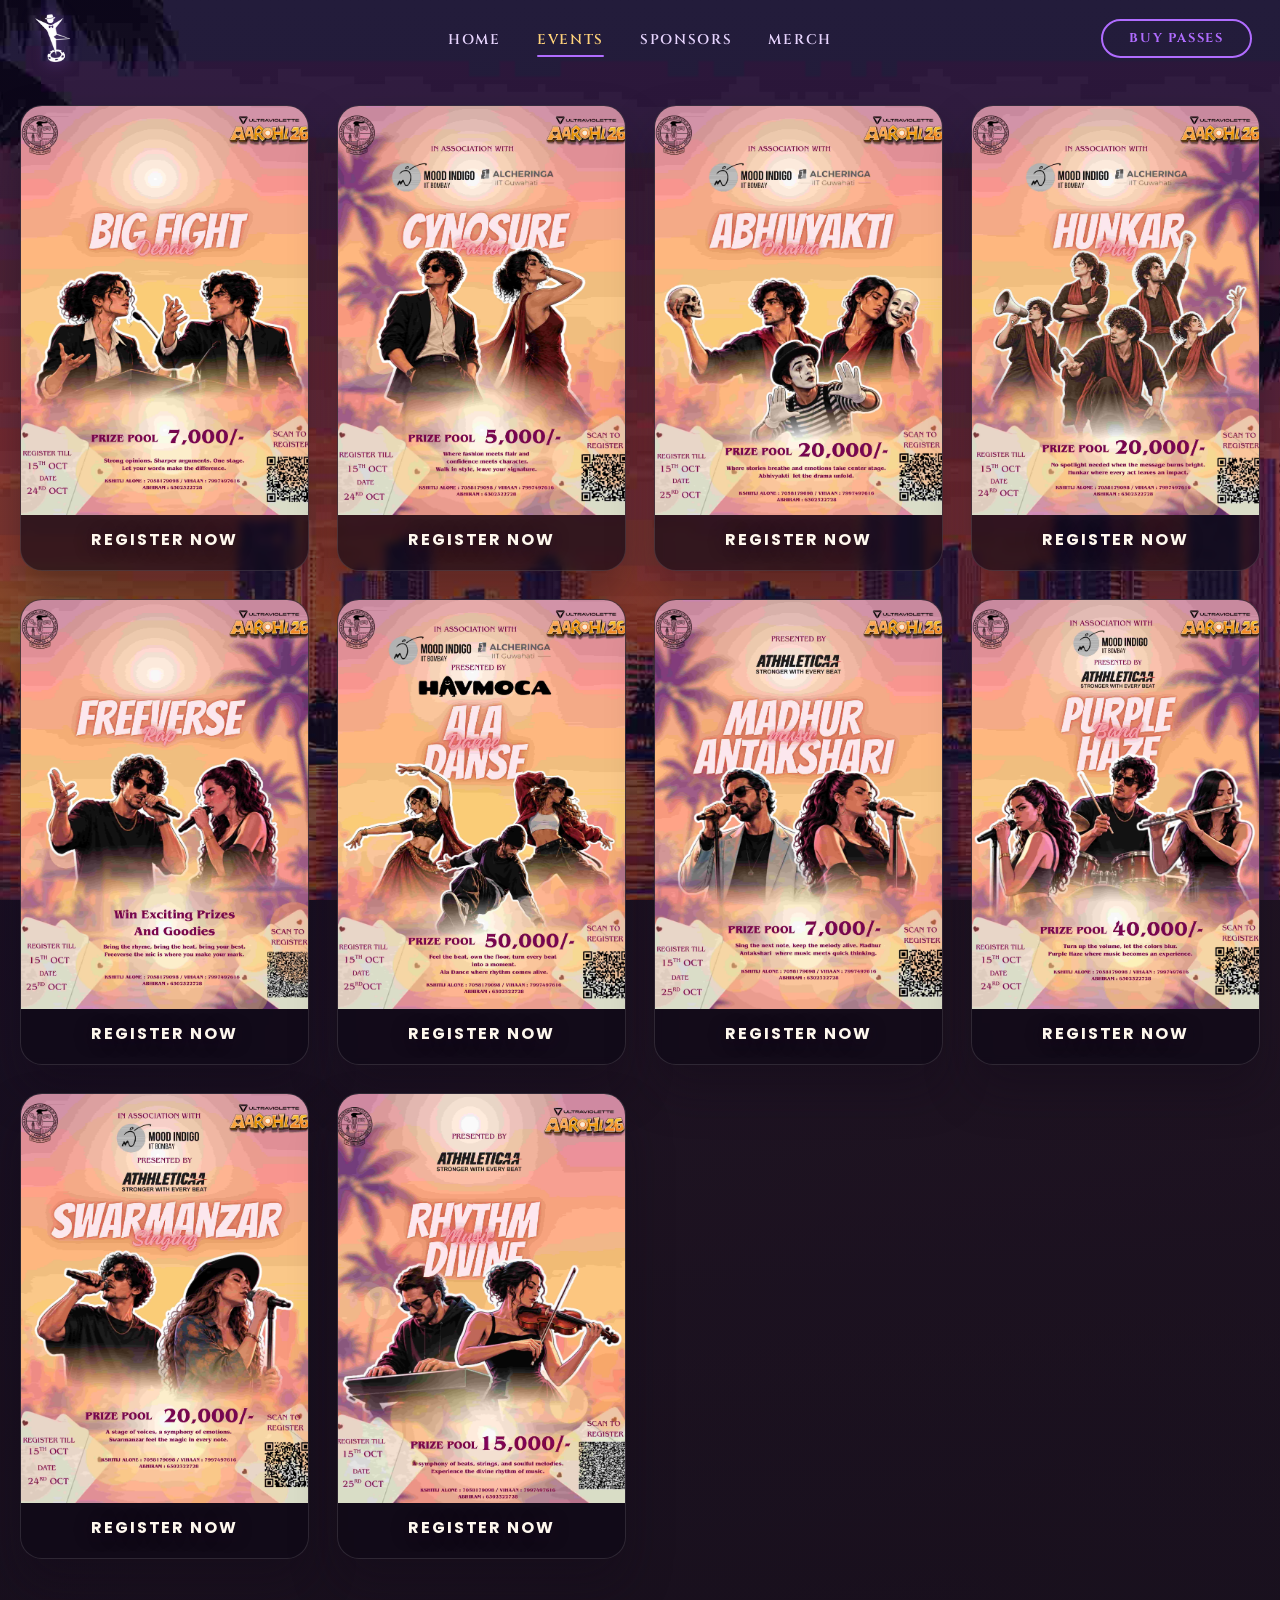
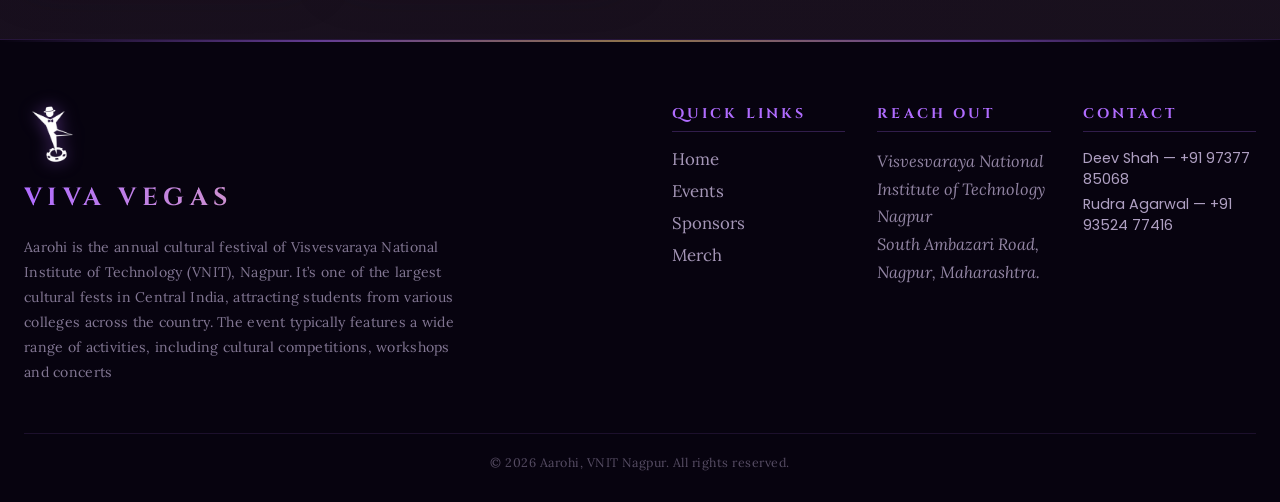
==== commit ee7082c8: "Update event description in events.html Removed 'guest lectures' and 'paper presentations' from the " ====
--- a/events.html
+++ b/events.html
@@ -126,7 +126,7 @@
         <p class="footer-about">
           Aarohi is the annual cultural festival of Visvesvaraya National Institute of Technology (VNIT), Nagpur.
           It&rsquo;s one of the largest cultural fests in Central India, attracting students from various colleges across the country.
-          The event typically features a wide range of activities, including cultural competitions, workshops, guest lectures, concerts, and paper presentations.
+          The event typically features a wide range of activities, including cultural competitions, workshops and concerts
         </p>
       </div>
 
--- a/css/style.css
+++ b/css/style.css
@@ -2241,3 +2241,63 @@
   background: rgba(255, 255, 255, 0.22);
   color: #fff;
 }
+
+/* =========================================================
+   MOBILE FIX — Fixed background image stability
+   Targets all 4 root causes identified:
+   1. iOS dynamic viewport height (dvh)
+   2. backdrop-filter on page elements breaking fixed positioning
+   3. will-change: opacity causing GPU layer misalignment
+   4. Negative z-index repaint issues on mobile scroll
+   Only applies on screens <= 860px — desktop untouched.
+   ========================================================= */
+
+@media (max-width: 860px) {
+
+  /* Fix 1 + 3 + 4: iOS vh, will-change, and z-index on bg layers */
+  .bg-layer {
+    /* Use dynamic viewport height so the layer fills the screen
+       even as browser chrome (address bar) shows/hides on iOS */
+    height: 100dvh;          /* dvh = dynamic vh, supported iOS 15.4+, Chrome 108+ */
+    height: -webkit-fill-available; /* fallback for older iOS Safari */
+    will-change: auto;       /* Remove will-change — prevents GPU layer misalignment */
+    z-index: 0;              /* Lift from -1; sections above use semi-transparent bg */
+  }
+
+  /* Keep content sections above the bg layers (z-index: 0).
+     NOTE: .navbar is intentionally excluded — it is already
+     position:fixed + z-index:100 and must not be overridden. */
+  .hero,
+  .countdown-section,
+  .about-strip,
+  .faq-section,
+  .footer,
+  .artist-section {
+    position: relative;
+    z-index: 1;
+  }
+
+  /* Fix 2: Remove backdrop-filter from ALL elements on mobile.
+     backdrop-filter creates a new stacking/compositing context that
+     breaks position:fixed on mobile browsers (Chrome Android, iOS Safari).
+     Visual effect is minimal — the dark semi-transparent bg still looks good. */
+  .cta-btn,
+  .event-card,
+  .merch-hero-cta,
+  .merch-card,
+  .merch-img-label,
+  .merch-order-section,
+  .tap-text,
+  .intro-skip,
+  .countdown-box,
+  .about-strip,
+  .faq-section,
+  .faq-item,
+  .artist-card,
+  .artist-card-inner,
+  .navbar.scrolled {
+    backdrop-filter: none !important;
+    -webkit-backdrop-filter: none !important;
+  }
+
+}
